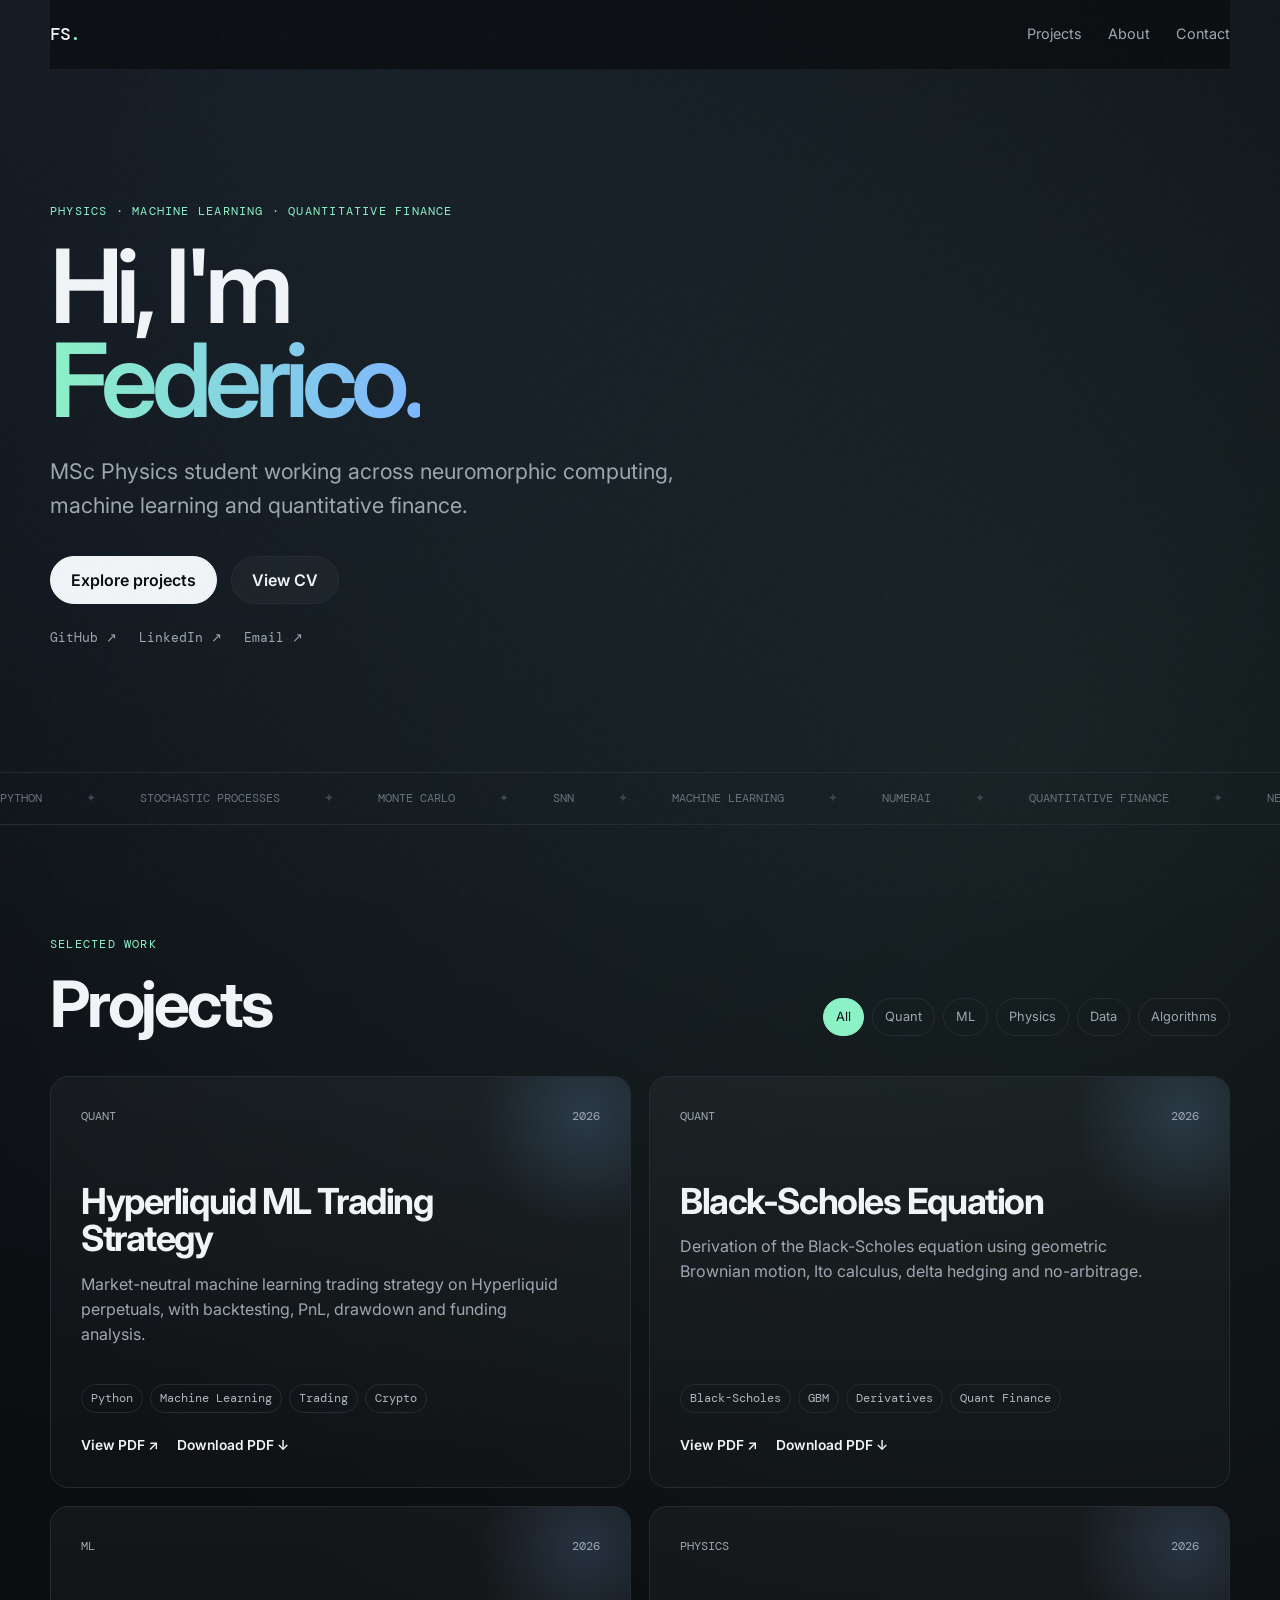
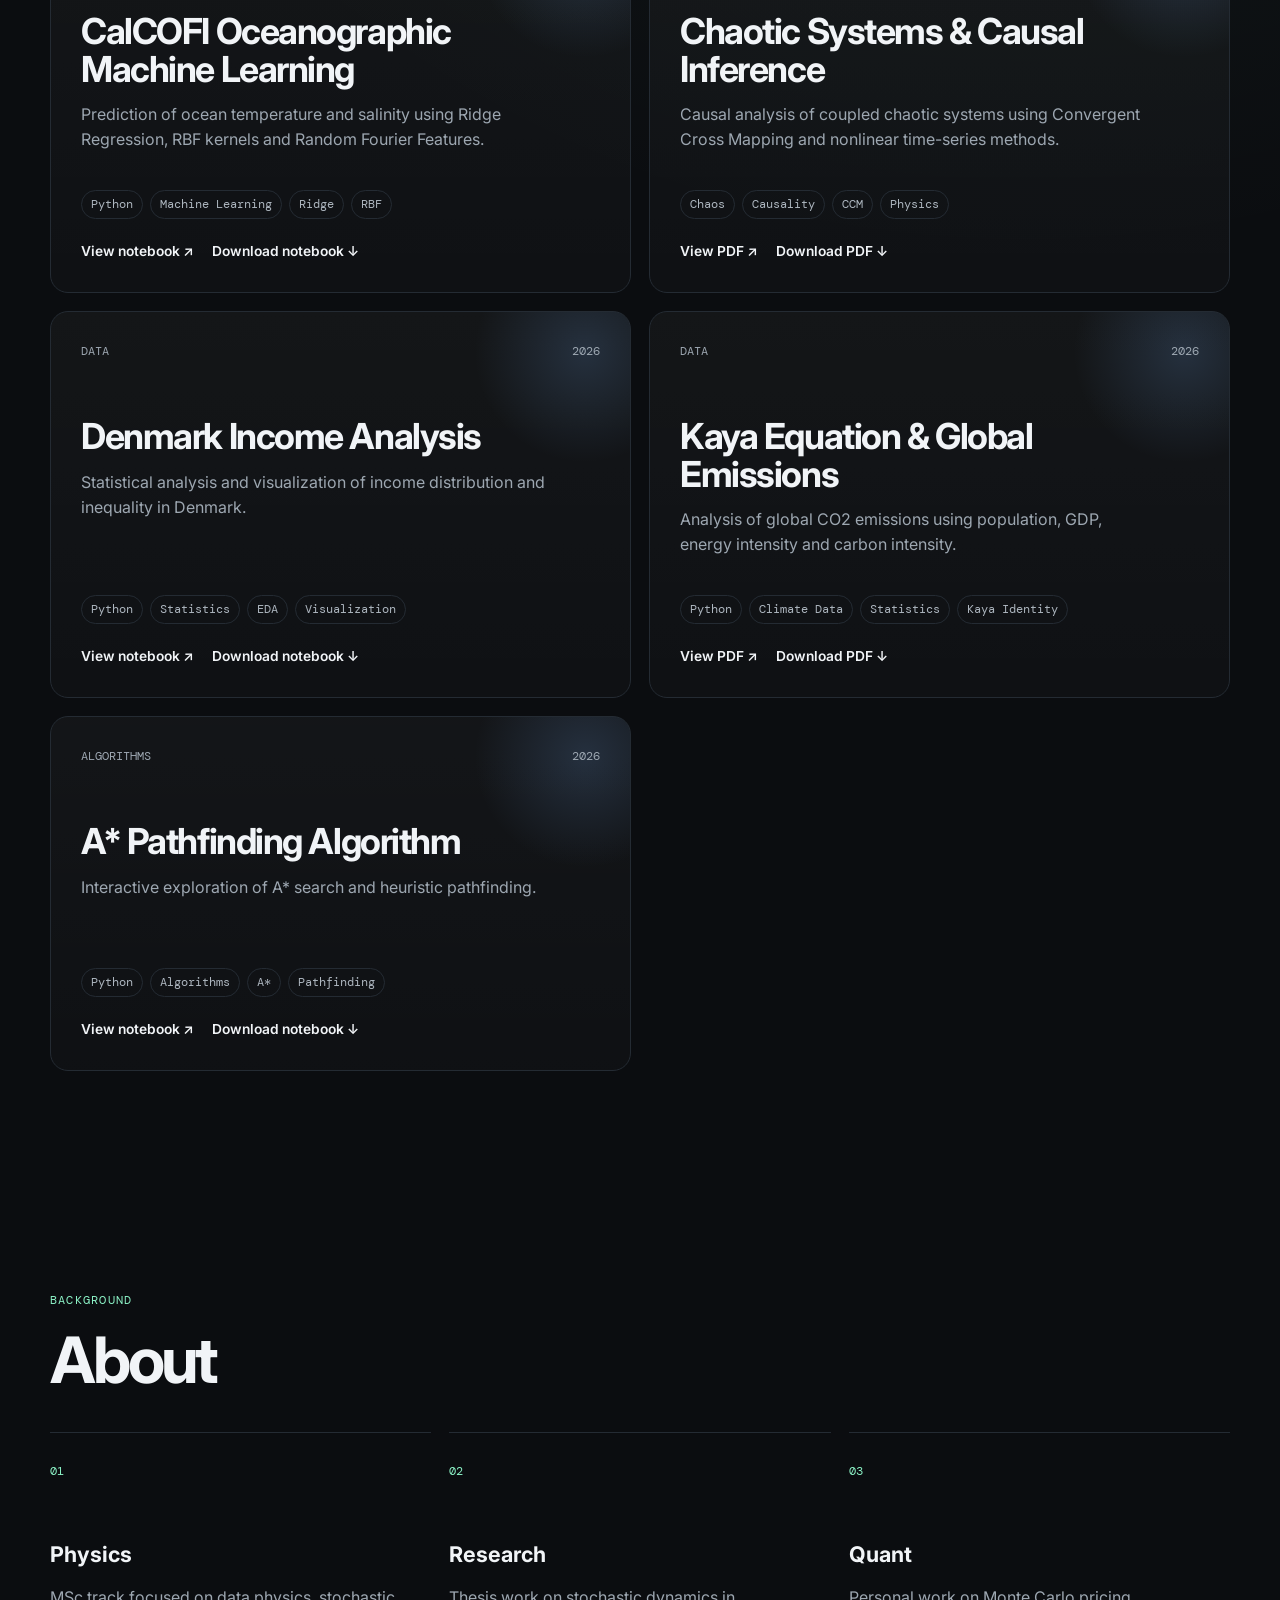
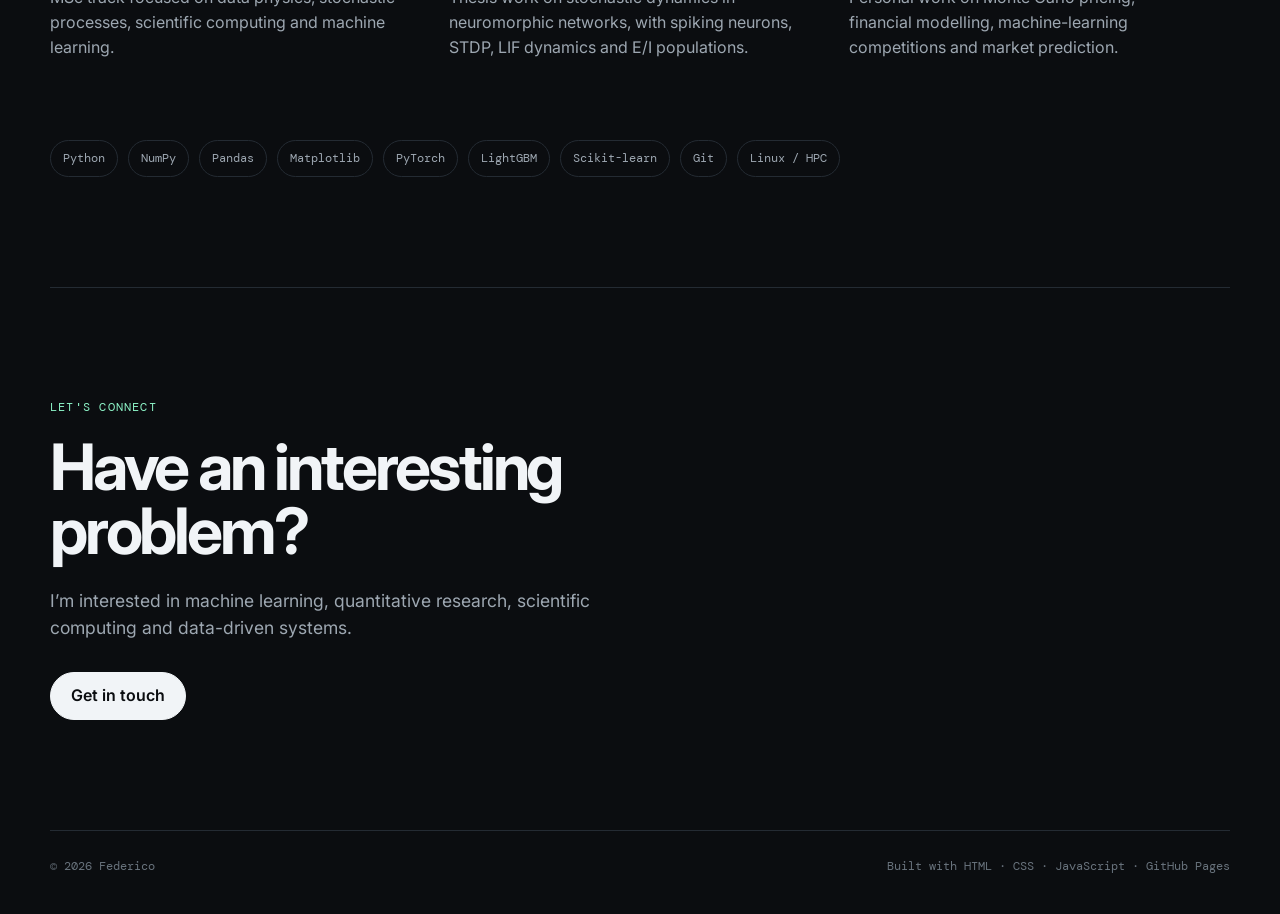
==== index.html @ b7983377 "Add files via upload" ====
<!DOCTYPE html>
<html lang="en">
<head>
  <meta charset="UTF-8" />
  <meta name="viewport" content="width=device-width, initial-scale=1.0" />
  <meta name="description" content="Federico — Physics, Machine Learning, Quantitative Finance and Neuromorphic Computing." />
  <title>Federico | Physics · ML · Quant</title>
  <link rel="preconnect" href="https://fonts.googleapis.com">
  <link rel="preconnect" href="https://fonts.gstatic.com" crossorigin>
  <link href="https://fonts.googleapis.com/css2?family=DM+Mono:wght@400;500&family=Inter:wght@400;500;600;700&display=swap" rel="stylesheet">
  <link rel="stylesheet" href="styles.css?v=20260909-card1" />
</head>

<body>
  <div class="noise"></div>

  <header class="site-header">
    <a class="brand" href="#top">FS<span class="accent">.</span></a>
    <nav class="nav">
      <a href="#projects">Projects</a>
      <a href="#about">About</a>
      <a href="#contact">Contact</a>
    </nav>
  </header>

  <main id="top">
    <section class="hero shell">
      <div class="eyebrow">PHYSICS · MACHINE LEARNING · QUANTITATIVE FINANCE</div>
      <h1>
        Hi, I'm
        <span class="gradient-text">Federico.</span>
      </h1>
      <p class="hero-copy">
        MSc Physics student working across neuromorphic computing,
        machine learning and quantitative finance.
      </p>

      <div class="hero-actions">
        <a class="button primary" href="#projects">Explore projects</a>
        <a class="button secondary" href="cv.pdf" target="_blank" rel="noreferrer">View CV</a>
      </div>

      <div class="hero-links">
        <a href="https://github.com/federicosanchini" target="_blank" rel="noreferrer">GitHub ↗</a>
        <a href="https://www.linkedin.com/in/federico-sanchini-ba5878307/" target="_blank" rel="noreferrer">LinkedIn ↗</a>
        <a href="mailto:fede.sanco@gmail.com">Email ↗</a>
      </div>
    </section>

    <section class="ticker" aria-hidden="true">
      <div class="ticker-track">
        <span>PYTHON</span><span>STOCHASTIC PROCESSES</span><span>MONTE CARLO</span>
        <span>SNN</span><span>MACHINE LEARNING</span><span>NUMERAI</span>
        <span>QUANTITATIVE FINANCE</span><span>NEUROMORPHIC COMPUTING</span>
        <span>PYTHON</span><span>STOCHASTIC PROCESSES</span><span>MONTE CARLO</span>
        <span>SNN</span><span>MACHINE LEARNING</span><span>NUMERAI</span>
      </div>
    </section>

    <section id="projects" class="section shell">
      <div class="section-head">
        <div>
          <div class="eyebrow">SELECTED WORK</div>
          <h2>Projects</h2>
        </div>

        <div id="filters" class="filters" aria-label="Project filters"></div>
      </div>

      <div id="projects-grid" class="projects-grid"></div>
    </section>

    <section id="about" class="section shell">
      <div class="section-head">
        <div>
          <div class="eyebrow">BACKGROUND</div>
          <h2>About</h2>
        </div>
      </div>

      <div class="about-grid">
        <div class="about-card">
          <span class="card-number">01</span>
          <h3>Physics</h3>
          <p>
            MSc track focused on data physics, stochastic processes,
            scientific computing and machine learning.
          </p>
        </div>

        <div class="about-card">
          <span class="card-number">02</span>
          <h3>Research</h3>
          <p>
            Thesis work on stochastic dynamics in neuromorphic networks,
            with spiking neurons, STDP, LIF dynamics and E/I populations.
          </p>
        </div>

        <div class="about-card">
          <span class="card-number">03</span>
          <h3>Quant</h3>
          <p>
            Personal work on Monte Carlo pricing, financial modelling,
            machine-learning competitions and market prediction.
          </p>
        </div>
      </div>

      <div class="stack">
        <span>Python</span>
        <span>NumPy</span>
        <span>Pandas</span>
        <span>Matplotlib</span>
        <span>PyTorch</span>
        <span>LightGBM</span>
        <span>Scikit-learn</span>
        <span>Git</span>
        <span>Linux / HPC</span>
      </div>
    </section>

    <section id="contact" class="section shell contact">
      <div class="eyebrow">LET'S CONNECT</div>
      <h2>Have an interesting problem?</h2>
      <p>
        I’m interested in machine learning, quantitative research,
        scientific computing and data-driven systems.
      </p>
      <a class="button primary" href="mailto:fede.sanco@gmail.com">Get in touch</a>
    </section>
  </main>

  <footer class="footer shell">
    <span>© <span id="year"></span> Federico</span>
    <span>Built with HTML · CSS · JavaScript · GitHub Pages</span>
  </footer>

  <div id="project-modal" class="modal" aria-hidden="true">
    <div class="modal-backdrop" data-close-modal></div>
    <article class="modal-panel" role="dialog" aria-modal="true" aria-labelledby="modal-title">
      <button class="modal-close" aria-label="Close project" data-close-modal>×</button>
      <div id="modal-content"></div>
    </article>
  </div>

  <script src="projects.js?v=20260909-files1"></script>
  <script src="app.js?v=20260909-card1"></script>
</body>
</html>
---- styles.css ----
:root {
  --bg: #0b0d10;
  --bg-soft: #11151a;
  --panel: #14191f;
  --text: #f1f4f7;
  --muted: #9da7b1;
  --line: #242b33;
  --accent: #8cf2c6;
  --accent-2: #7eb6ff;
  --radius: 18px;
  --shell: 1180px;
}

* { box-sizing: border-box; }

html { scroll-behavior: smooth; }

body {
  margin: 0;
  background:
    radial-gradient(circle at 20% 0%, rgba(126, 182, 255, 0.10), transparent 35%),
    radial-gradient(circle at 80% 18%, rgba(140, 242, 198, 0.08), transparent 32%),
    var(--bg);
  color: var(--text);
  font-family: "Inter", system-ui, -apple-system, BlinkMacSystemFont, "Segoe UI", sans-serif;
  line-height: 1.55;
}

body.modal-open { overflow: hidden; }

a { color: inherit; text-decoration: none; }

button, a { -webkit-tap-highlight-color: transparent; }

.shell {
  width: min(calc(100% - 40px), var(--shell));
  margin-inline: auto;
}

.noise {
  position: fixed;
  inset: 0;
  pointer-events: none;
  opacity: .03;
  background-image: url("data:image/svg+xml,%3Csvg viewBox='0 0 180 180' xmlns='http://www.w3.org/2000/svg'%3E%3Cfilter id='noise'%3E%3CfeTurbulence type='fractalNoise' baseFrequency='.9' numOctaves='3' stitchTiles='stitch'/%3E%3C/filter%3E%3Crect width='100%25' height='100%25' filter='url(%23noise)' opacity='.55'/%3E%3C/svg%3E");
  z-index: 20;
}

.site-header {
  position: sticky;
  top: 0;
  z-index: 10;
  width: min(calc(100% - 40px), var(--shell));
  margin: 0 auto;
  padding: 20px 0;
  display: flex;
  align-items: center;
  justify-content: space-between;
  background: rgba(11, 13, 16, .78);
  backdrop-filter: blur(16px);
  border-bottom: 1px solid rgba(255,255,255,.05);
}

.brand {
  font-family: "DM Mono", monospace;
  font-weight: 500;
  font-size: 1.15rem;
  letter-spacing: -0.03em;
}

.accent { color: var(--accent); }

.nav {
  display: flex;
  gap: 26px;
  font-size: .9rem;
  color: var(--muted);
}

.nav a:hover { color: var(--text); }

.hero {
  min-height: 78vh;
  padding: 100px 0 90px;
  display: flex;
  flex-direction: column;
  justify-content: center;
  align-items: flex-start;
}

.eyebrow {
  font-family: "DM Mono", monospace;
  font-size: .76rem;
  color: var(--accent);
  letter-spacing: .1em;
  margin-bottom: 18px;
}

h1, h2, h3, p { margin-top: 0; }

h1 {
  max-width: 900px;
  margin-bottom: 28px;
  font-size: clamp(3.3rem, 8vw, 7.7rem);
  line-height: .92;
  letter-spacing: -.065em;
  font-weight: 600;
}

.gradient-text {
  display: block;
  color: transparent;
  background: linear-gradient(95deg, var(--accent), var(--accent-2));
  background-clip: text;
  -webkit-background-clip: text;
}

.hero-copy {
  max-width: 660px;
  font-size: clamp(1.1rem, 2vw, 1.35rem);
  color: var(--muted);
  margin-bottom: 34px;
}

.hero-actions,
.hero-links {
  display: flex;
  gap: 14px;
  flex-wrap: wrap;
}

.hero-links {
  margin-top: 24px;
  gap: 22px;
  color: var(--muted);
  font-family: "DM Mono", monospace;
  font-size: .83rem;
}

.hero-links a:hover { color: var(--accent); }

.button {
  display: inline-flex;
  align-items: center;
  justify-content: center;
  min-height: 48px;
  padding: 0 20px;
  border-radius: 999px;
  border: 1px solid var(--line);
  font-weight: 600;
  transition: transform .18s ease, border-color .18s ease, background .18s ease;
}

.button:hover {
  transform: translateY(-2px);
  border-color: rgba(255,255,255,.24);
}

.button.primary {
  background: var(--text);
  color: var(--bg);
  border-color: var(--text);
}

.button.secondary { background: rgba(255,255,255,.03); }

.ticker {
  overflow: hidden;
  border-top: 1px solid var(--line);
  border-bottom: 1px solid var(--line);
  padding: 16px 0;
}

.ticker-track {
  display: flex;
  gap: 44px;
  width: max-content;
  animation: ticker 36s linear infinite;
  color: #66717c;
  font-family: "DM Mono", monospace;
  font-size: .78rem;
}

.ticker-track span::after {
  content: "✦";
  margin-left: 44px;
  color: #3d4650;
}

@keyframes ticker {
  from { transform: translateX(0); }
  to { transform: translateX(-50%); }
}

.section { padding: 110px 0; }

.section-head {
  display: flex;
  align-items: end;
  justify-content: space-between;
  gap: 28px;
  margin-bottom: 40px;
}

h2 {
  margin-bottom: 0;
  font-size: clamp(2.2rem, 5vw, 4.4rem);
  line-height: 1;
  letter-spacing: -.05em;
}

.filters {
  display: flex;
  flex-wrap: wrap;
  gap: 8px;
  justify-content: flex-end;
}

.filter-button {
  border: 1px solid var(--line);
  background: transparent;
  color: var(--muted);
  border-radius: 999px;
  padding: 8px 12px;
  cursor: pointer;
  font: inherit;
  font-size: .8rem;
}

.filter-button:hover,
.filter-button.active {
  color: var(--bg);
  background: var(--accent);
  border-color: var(--accent);
}

.projects-grid {
  display: grid;
  grid-template-columns: repeat(12, 1fr);
  gap: 18px;
}

.project-card {
  grid-column: span 6;
  min-height: 355px;
  position: relative;
  overflow: hidden;
  background: linear-gradient(180deg, rgba(255,255,255,.035), rgba(255,255,255,.016));
  border: 1px solid var(--line);
  border-radius: var(--radius);
  padding: 30px;
  display: flex;
  flex-direction: column;
  transition: transform .22s ease, border-color .22s ease;
}

.project-card:hover {
  transform: translateY(-4px);
  border-color: rgba(140, 242, 198, .38);
}

.project-card-open {
  position: absolute;
  inset: 0;
  z-index: 2;
  width: 100%;
  height: 100%;
  padding: 0;
  border: 0;
  border-radius: inherit;
  background: transparent;
  cursor: pointer;
}

.project-card-open:focus-visible {
  outline: 2px solid var(--accent);
  outline-offset: -4px;
}

.project-card::before {
  content: "";
  position: absolute;
  width: 230px;
  height: 230px;
  border-radius: 50%;
  background: radial-gradient(circle, rgba(126,182,255,.17), transparent 68%);
  right: -70px;
  top: -75px;
}

.project-topline {
  display: flex;
  justify-content: space-between;
  align-items: center;
  color: var(--muted);
  font-family: "DM Mono", monospace;
  font-size: .73rem;
  position: relative;
  z-index: 1;
}

.project-card h3 {
  position: relative;
  z-index: 1;
  margin: 58px 0 14px;
  max-width: 90%;
  font-size: clamp(1.45rem, 2.8vw, 2.25rem);
  line-height: 1.05;
  letter-spacing: -.04em;
}

.project-card p {
  position: relative;
  z-index: 1;
  color: var(--muted);
  max-width: 92%;
}

.tags {
  display: flex;
  flex-wrap: wrap;
  gap: 7px;
  margin-top: auto;
  padding-top: 22px;
  position: relative;
  z-index: 1;
}

.tag {
  border: 1px solid var(--line);
  border-radius: 999px;
  padding: 6px 9px;
  color: #aeb7c0;
  font: .72rem "DM Mono", monospace;
}

.project-actions {
  display: flex;
  gap: 18px;
  padding-top: 22px;
  position: relative;
  z-index: 3;
  font-size: .86rem;
  font-weight: 600;
}

.project-actions button,
.project-actions a {
  background: none;
  border: 0;
  padding: 0;
  color: var(--text);
  cursor: pointer;
  font: inherit;
}

.project-actions button:hover,
.project-actions a:hover { color: var(--accent); }

.about-grid {
  display: grid;
  grid-template-columns: repeat(3, 1fr);
  gap: 18px;
}

.about-card {
  border-top: 1px solid var(--line);
  padding: 24px 0 20px;
}

.card-number {
  font: .75rem "DM Mono", monospace;
  color: var(--accent);
}

.about-card h3 {
  margin: 56px 0 14px;
  font-size: 1.35rem;
}

.about-card p {
  color: var(--muted);
  max-width: 92%;
}

.stack {
  display: flex;
  gap: 10px;
  flex-wrap: wrap;
  margin-top: 44px;
}

.stack span {
  border: 1px solid var(--line);
  border-radius: 999px;
  padding: 8px 12px;
  color: var(--muted);
  font-family: "DM Mono", monospace;
  font-size: .78rem;
}

.contact {
  border-top: 1px solid var(--line);
  border-bottom: 1px solid var(--line);
}

.contact h2 {
  max-width: 760px;
  margin-bottom: 24px;
}

.contact p {
  max-width: 620px;
  color: var(--muted);
  font-size: 1.1rem;
  margin-bottom: 30px;
}

.footer {
  padding: 28px 0 40px;
  display: flex;
  justify-content: space-between;
  gap: 20px;
  color: #69737d;
  font: .72rem "DM Mono", monospace;
}

.modal {
  position: fixed;
  inset: 0;
  z-index: 50;
  display: none;
}

.modal.open { display: block; }

.modal-backdrop {
  position: absolute;
  inset: 0;
  background: rgba(0,0,0,.72);
  backdrop-filter: blur(10px);
}

.modal-panel {
  position: absolute;
  width: min(calc(100% - 30px), 780px);
  max-height: calc(100vh - 40px);
  overflow-y: auto;
  left: 50%;
  top: 50%;
  transform: translate(-50%, -50%);
  background: #101419;
  border: 1px solid #2b333c;
  border-radius: 22px;
  padding: 42px;
  box-shadow: 0 30px 100px rgba(0,0,0,.45);
}

.modal-close {
  position: absolute;
  top: 17px;
  right: 20px;
  border: 0;
  background: transparent;
  color: var(--muted);
  font-size: 2rem;
  cursor: pointer;
}

.modal-kicker {
  font: .75rem "DM Mono", monospace;
  color: var(--accent);
  letter-spacing: .08em;
  margin-bottom: 14px;
}

.modal-panel h3 {
  font-size: clamp(2rem, 5vw, 3.2rem);
  line-height: 1;
  letter-spacing: -.05em;
  margin-bottom: 22px;
}

.modal-description {
  color: var(--muted);
  font-size: 1.02rem;
}

.modal-points {
  margin: 28px 0;
  padding-left: 20px;
  color: #c7ced5;
}

.modal-points li { margin-bottom: 8px; }

.modal-links {
  display: flex;
  flex-wrap: wrap;
  gap: 10px;
  margin-top: 28px;
}

.modal-links a {
  border: 1px solid var(--line);
  border-radius: 999px;
  padding: 10px 14px;
}

.modal-links a:hover {
  border-color: var(--accent);
  color: var(--accent);
}

@media (max-width: 760px) {
  .nav { display: none; }
  .hero { padding-top: 72px; min-height: 72vh; }
  h1 { font-size: clamp(3.25rem, 18vw, 5.6rem); }
  .section { padding: 78px 0; }
  .section-head { align-items: flex-start; flex-direction: column; }
  .filters { justify-content: flex-start; }
  .project-card { grid-column: span 12; min-height: 320px; }
  .about-grid { grid-template-columns: 1fr; }
  .footer { flex-direction: column; }
  .modal-panel { padding: 34px 24px 28px; }
}

/* Project document actions */
.project-actions, .file-actions { flex-wrap: wrap; }
.project-actions { row-gap: 14px; }
.project-files { margin-top: 28px; }
.project-file { border-top: 1px solid var(--line); padding-top: 20px; margin-top: 20px; }
.project-file h4 { margin: 0 0 12px; font-size: 1rem; }
.file-actions { display: flex; gap: 12px; }
.file-actions a { border: 1px solid var(--line); border-radius: 999px; padding: 10px 14px; font-size: .9rem; }
.file-actions a:hover { color: var(--accent); border-color: var(--accent); }
a:focus-visible, button:focus-visible { outline: 2px solid var(--accent); outline-offset: 5px; }
@media (prefers-reduced-motion: reduce) {
  html { scroll-behavior: auto; }
  .ticker-track { animation: none; }
  .project-card, .button { transition: none; }
}
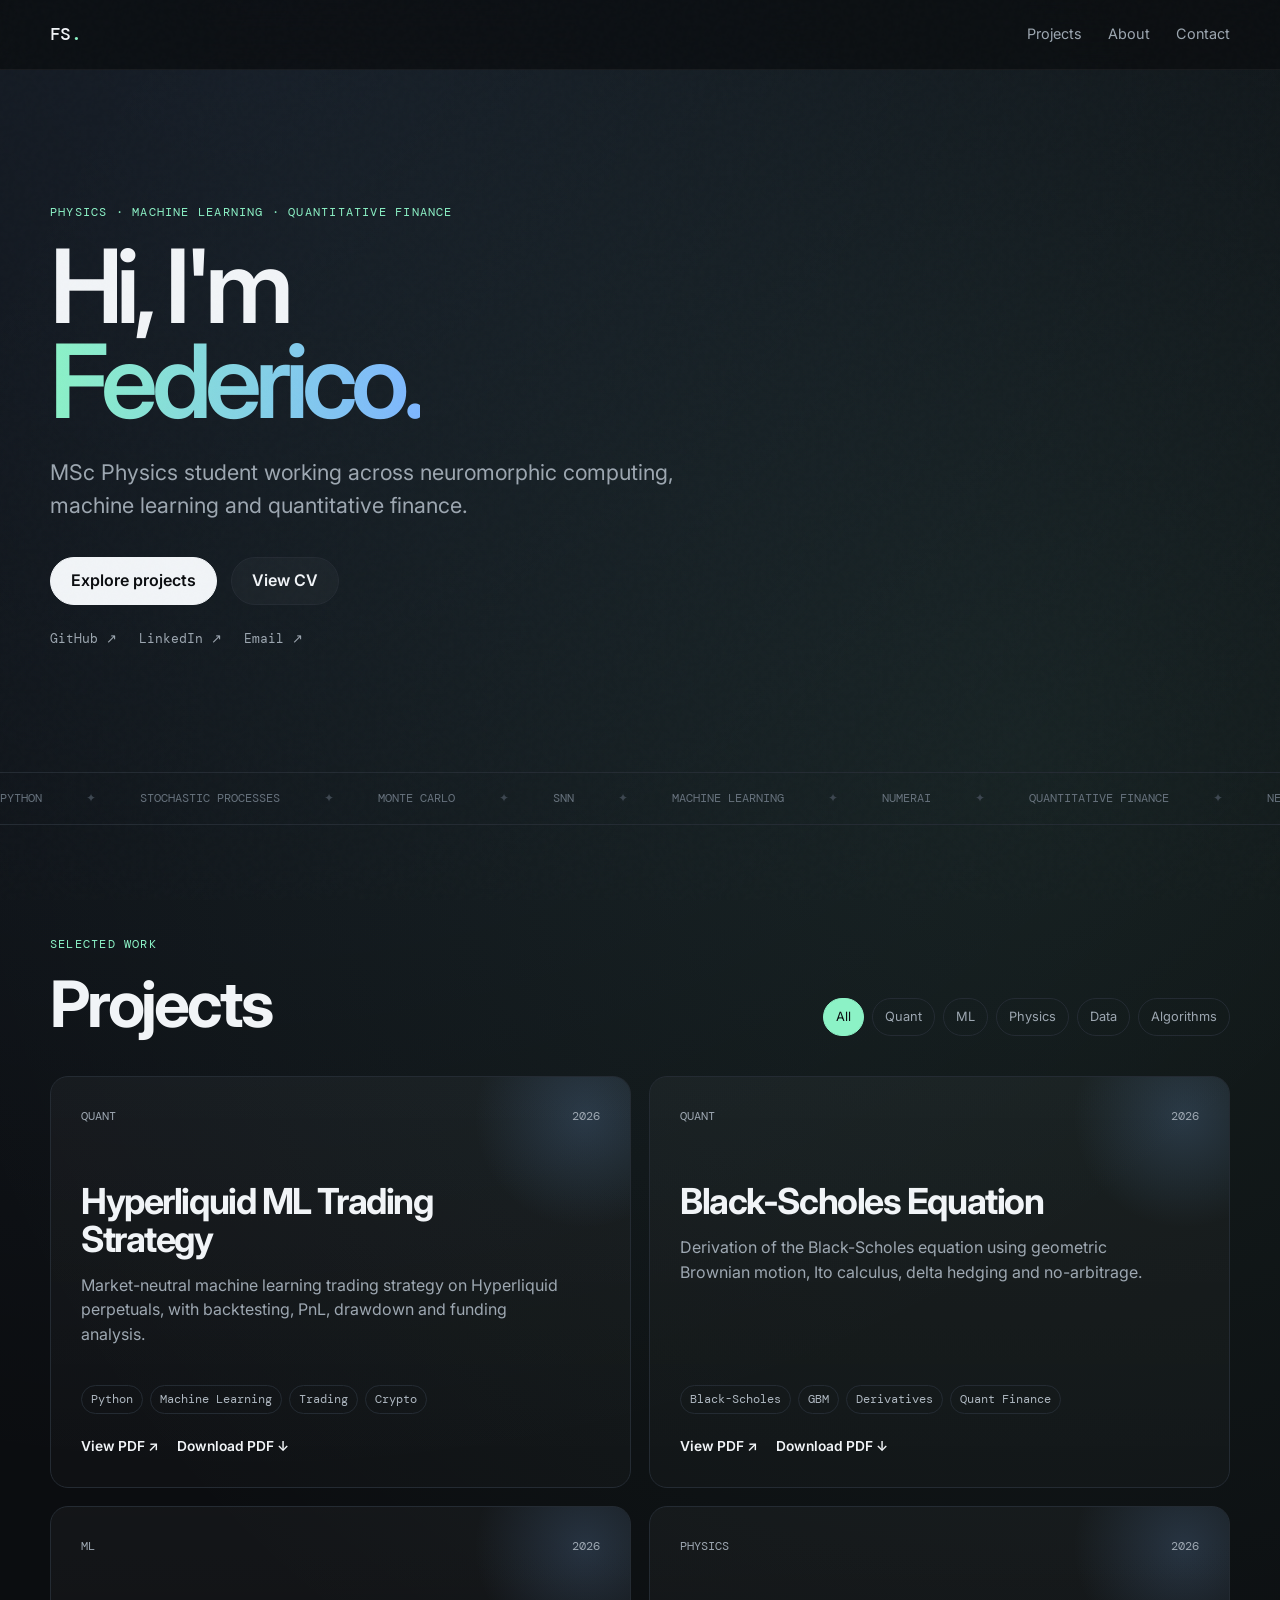
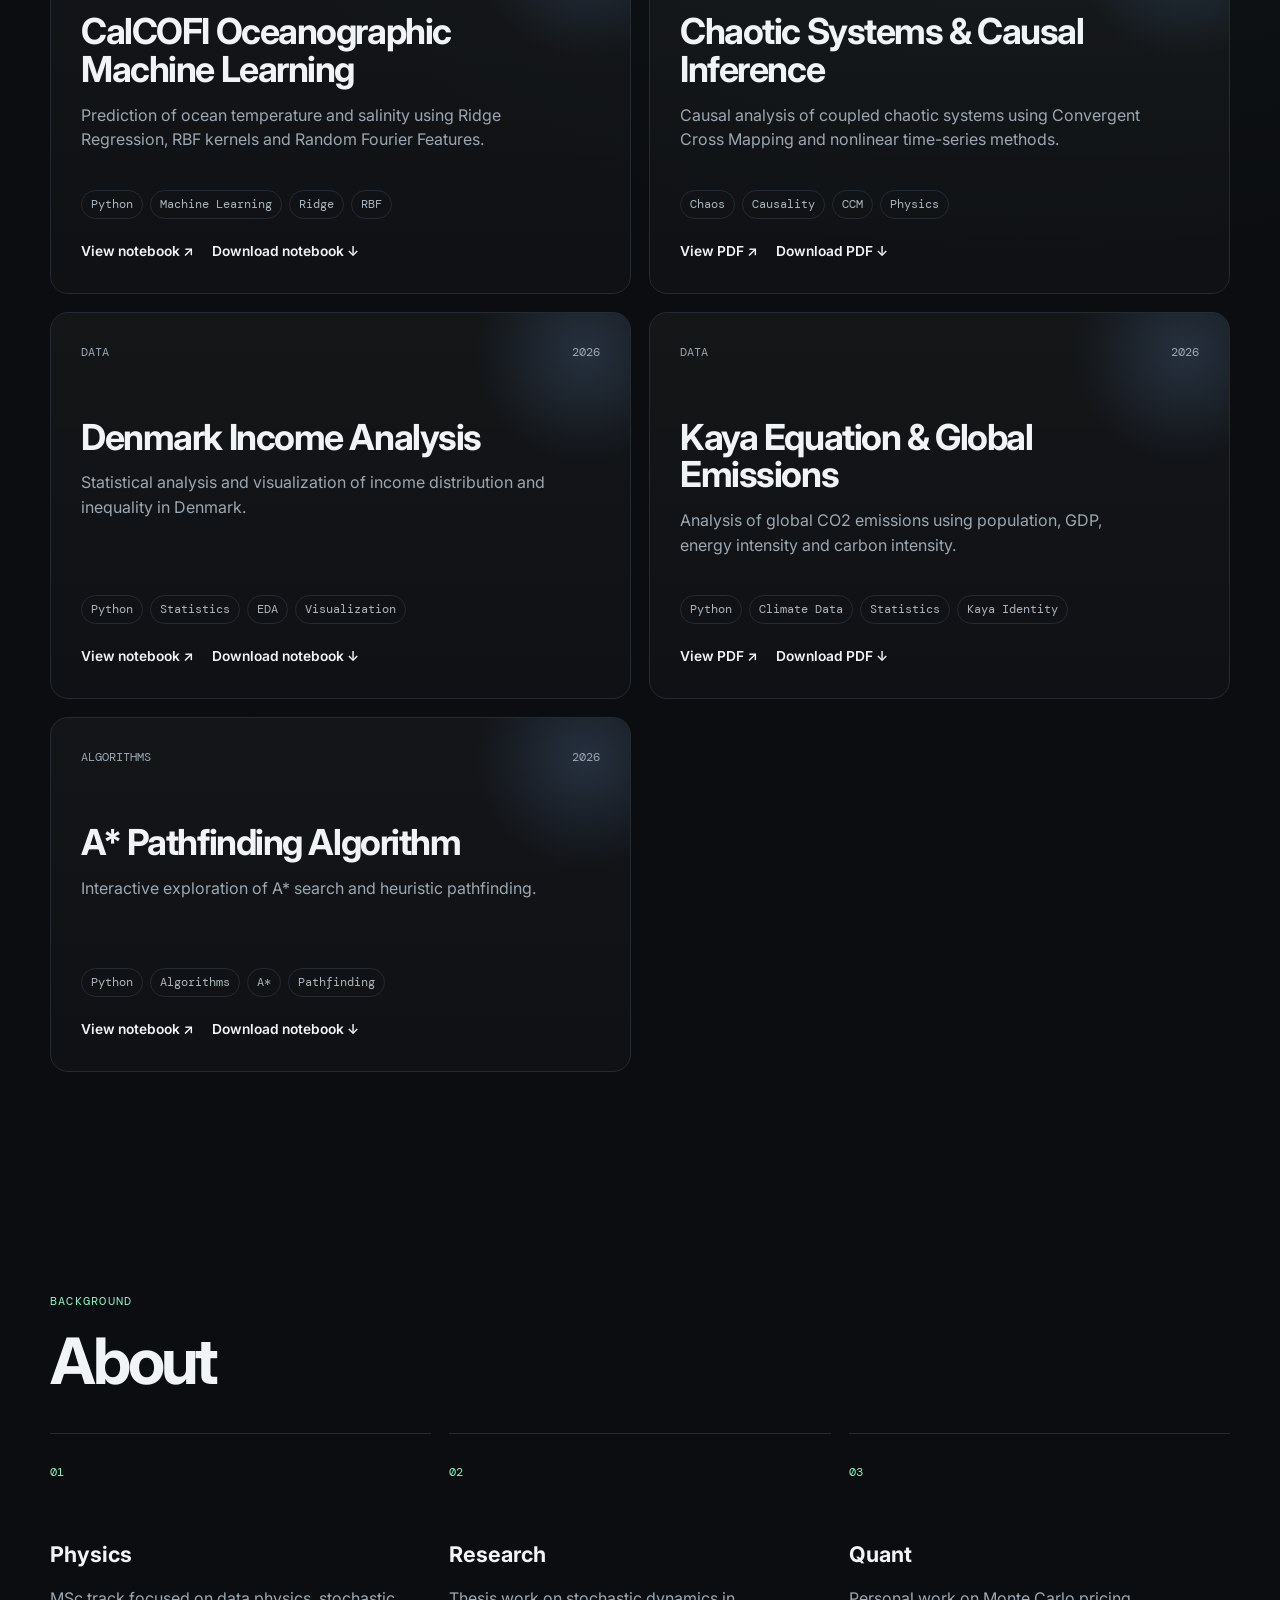
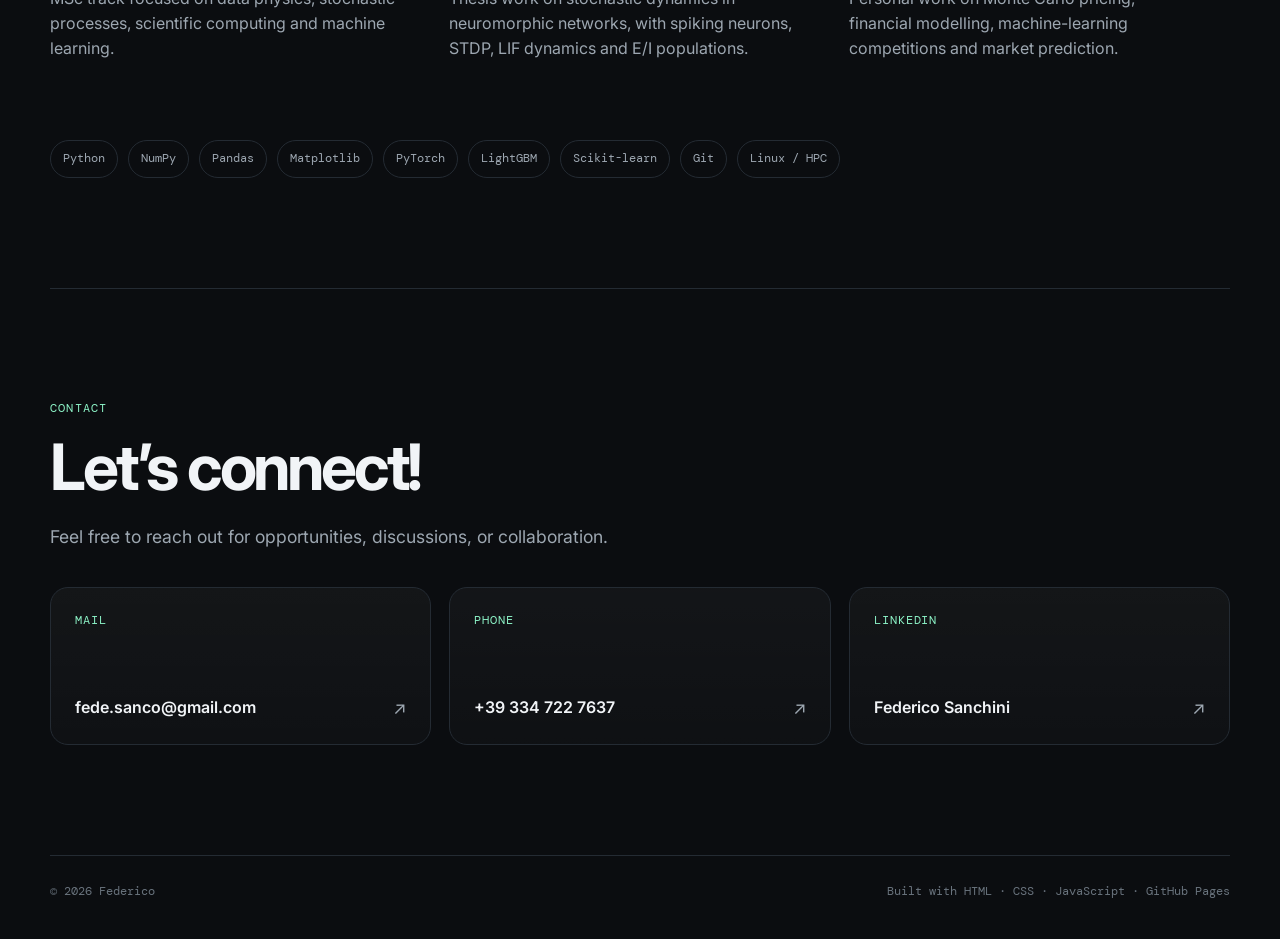
==== commit c2b33f90: "Add files via upload" ====
--- a/index.html
+++ b/index.html
@@ -4,23 +4,25 @@
   <meta charset="UTF-8" />
   <meta name="viewport" content="width=device-width, initial-scale=1.0" />
   <meta name="description" content="Federico — Physics, Machine Learning, Quantitative Finance and Neuromorphic Computing." />
-  <title>Federico | Physics · ML · Quant</title>
+  <title>Federico Sanchini | Physics · ML · Quant</title>
   <link rel="preconnect" href="https://fonts.googleapis.com">
   <link rel="preconnect" href="https://fonts.gstatic.com" crossorigin>
   <link href="https://fonts.googleapis.com/css2?family=DM+Mono:wght@400;500&family=Inter:wght@400;500;600;700&display=swap" rel="stylesheet">
-  <link rel="stylesheet" href="styles.css?v=20260909-card1" />
+  <link rel="stylesheet" href="styles.css?v=20260909-contact1" />
 </head>
 
 <body>
   <div class="noise"></div>
 
   <header class="site-header">
-    <a class="brand" href="#top">FS<span class="accent">.</span></a>
-    <nav class="nav">
-      <a href="#projects">Projects</a>
-      <a href="#about">About</a>
-      <a href="#contact">Contact</a>
-    </nav>
+    <div class="header-inner shell">
+      <a class="brand" href="#top">FS<span class="accent">.</span></a>
+      <nav class="nav">
+        <a href="#projects">Projects</a>
+        <a href="#about">About</a>
+        <a href="#contact">Contact</a>
+      </nav>
+    </div>
   </header>
 
   <main id="top">
@@ -121,13 +123,36 @@
     </section>
 
     <section id="contact" class="section shell contact">
-      <div class="eyebrow">LET'S CONNECT</div>
-      <h2>Have an interesting problem?</h2>
+      <div class="eyebrow">CONTACT</div>
+      <h2>Let’s connect!</h2>
       <p>
-        I’m interested in machine learning, quantitative research,
-        scientific computing and data-driven systems.
+        Feel free to reach out for opportunities, discussions, or collaboration.
       </p>
-      <a class="button primary" href="mailto:fede.sanco@gmail.com">Get in touch</a>
+
+      <div class="contact-grid">
+        <a class="contact-card" href="mailto:fede.sanco@gmail.com">
+          <span class="contact-label">Mail</span>
+          <span class="contact-value">fede.sanco@gmail.com</span>
+          <span class="contact-arrow" aria-hidden="true">↗</span>
+        </a>
+
+        <a class="contact-card" href="tel:+393347227637">
+          <span class="contact-label">Phone</span>
+          <span class="contact-value">+39 334 722 7637</span>
+          <span class="contact-arrow" aria-hidden="true">↗</span>
+        </a>
+
+        <a
+          class="contact-card"
+          href="https://www.linkedin.com/in/federico-sanchini-ba5878307/"
+          target="_blank"
+          rel="noopener noreferrer"
+        >
+          <span class="contact-label">LinkedIn</span>
+          <span class="contact-value">Federico Sanchini</span>
+          <span class="contact-arrow" aria-hidden="true">↗</span>
+        </a>
+      </div>
     </section>
   </main>
 
--- a/styles.css
+++ b/styles.css
@@ -50,15 +50,17 @@
   position: sticky;
   top: 0;
   z-index: 10;
-  width: min(calc(100% - 40px), var(--shell));
-  margin: 0 auto;
-  padding: 20px 0;
-  display: flex;
-  align-items: center;
-  justify-content: space-between;
+  width: 100%;
   background: rgba(11, 13, 16, .78);
   backdrop-filter: blur(16px);
   border-bottom: 1px solid rgba(255,255,255,.05);
+}
+
+.header-inner {
+  min-height: 69px;
+  display: flex;
+  align-items: center;
+  justify-content: space-between;
 }
 
 .brand {
@@ -413,7 +415,55 @@
   max-width: 620px;
   color: var(--muted);
   font-size: 1.1rem;
-  margin-bottom: 30px;
+  margin-bottom: 36px;
+}
+
+.contact-grid {
+  display: grid;
+  grid-template-columns: repeat(3, minmax(0, 1fr));
+  gap: 18px;
+}
+
+.contact-card {
+  min-height: 158px;
+  position: relative;
+  display: flex;
+  flex-direction: column;
+  justify-content: space-between;
+  gap: 28px;
+  padding: 24px;
+  overflow: hidden;
+  border: 1px solid var(--line);
+  border-radius: var(--radius);
+  background: linear-gradient(180deg, rgba(255,255,255,.035), rgba(255,255,255,.016));
+  transition: transform .22s ease, border-color .22s ease;
+}
+
+.contact-card:hover {
+  transform: translateY(-4px);
+  border-color: rgba(140, 242, 198, .38);
+}
+
+.contact-label {
+  color: var(--accent);
+  font: .76rem "DM Mono", monospace;
+  letter-spacing: .08em;
+  text-transform: uppercase;
+}
+
+.contact-value {
+  max-width: calc(100% - 32px);
+  font-size: 1rem;
+  font-weight: 600;
+  overflow-wrap: anywhere;
+}
+
+.contact-arrow {
+  position: absolute;
+  right: 24px;
+  bottom: 22px;
+  color: var(--muted);
+  font-size: 1.1rem;
 }
 
 .footer {
@@ -521,6 +571,7 @@
   .filters { justify-content: flex-start; }
   .project-card { grid-column: span 12; min-height: 320px; }
   .about-grid { grid-template-columns: 1fr; }
+  .contact-grid { grid-template-columns: 1fr; }
   .footer { flex-direction: column; }
   .modal-panel { padding: 34px 24px 28px; }
 }
@@ -538,5 +589,5 @@
 @media (prefers-reduced-motion: reduce) {
   html { scroll-behavior: auto; }
   .ticker-track { animation: none; }
-  .project-card, .button { transition: none; }
-}
+  .project-card, .contact-card, .button { transition: none; }
+}
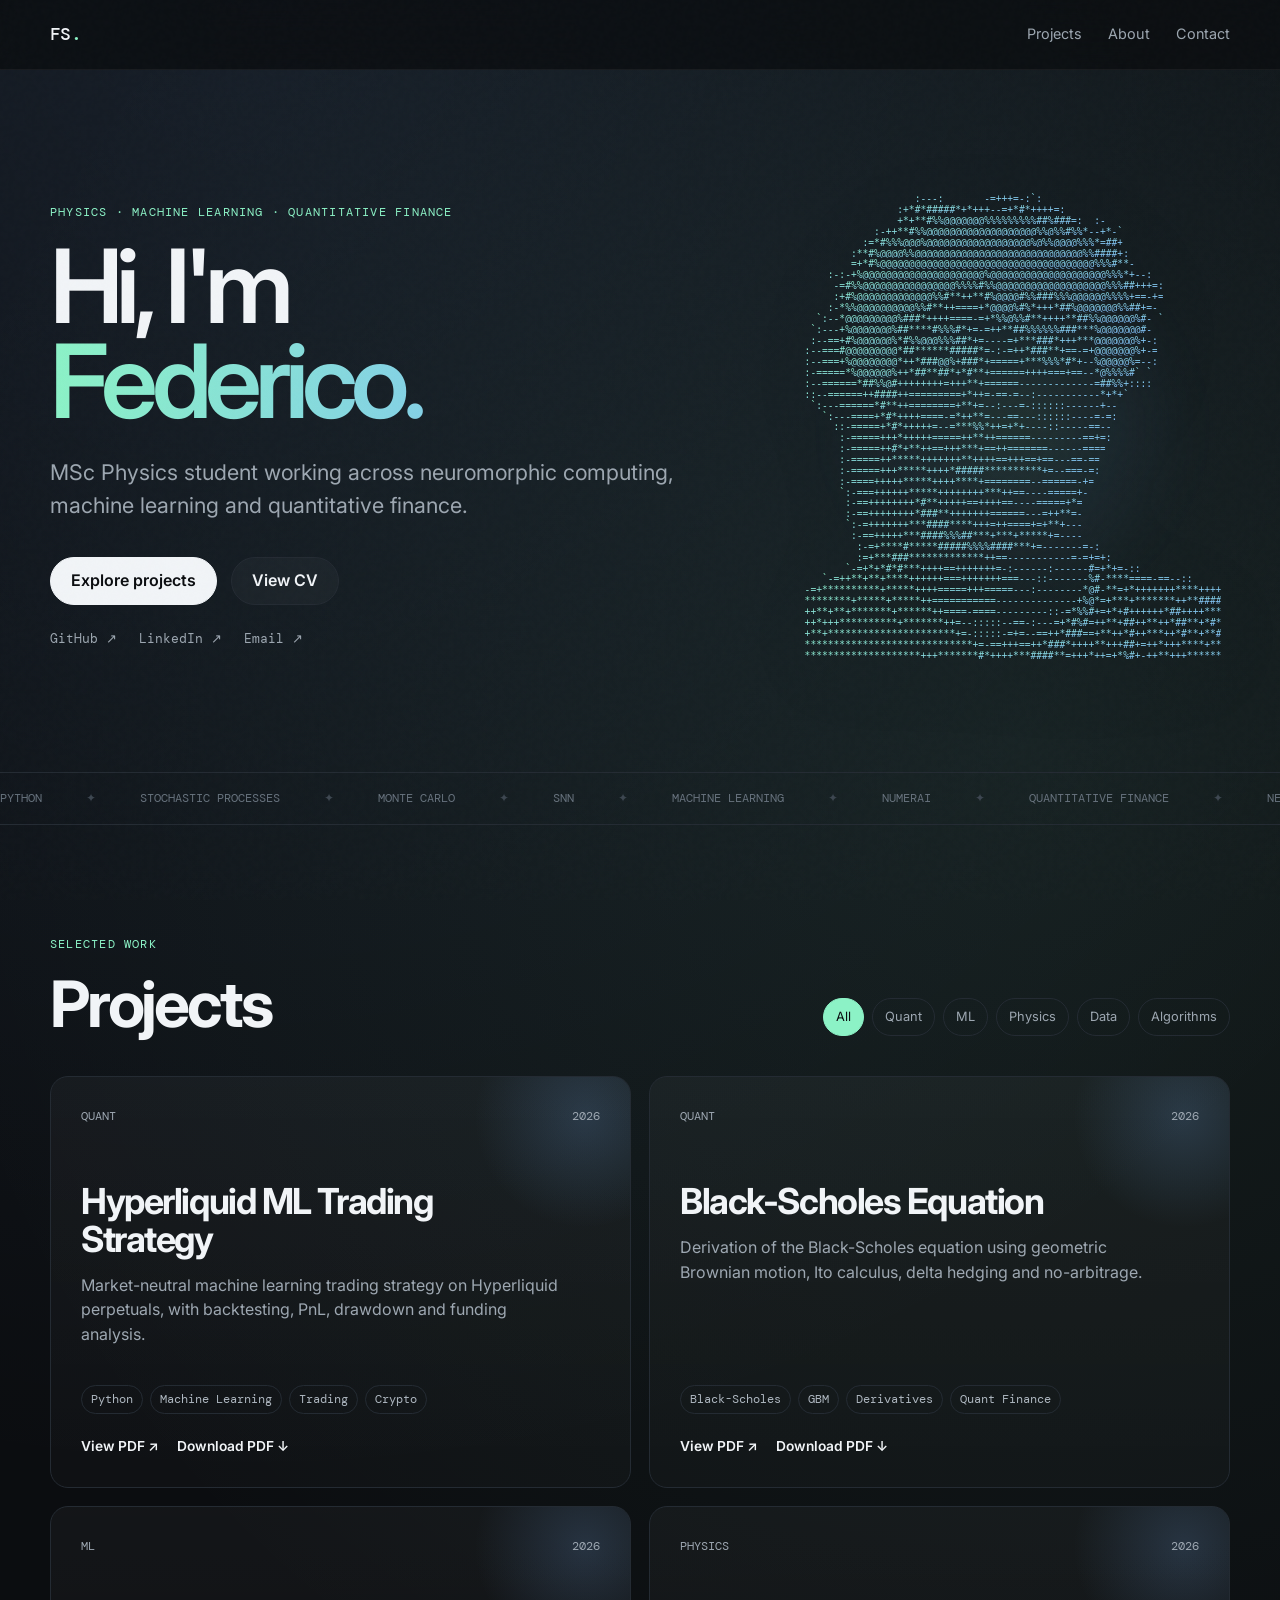
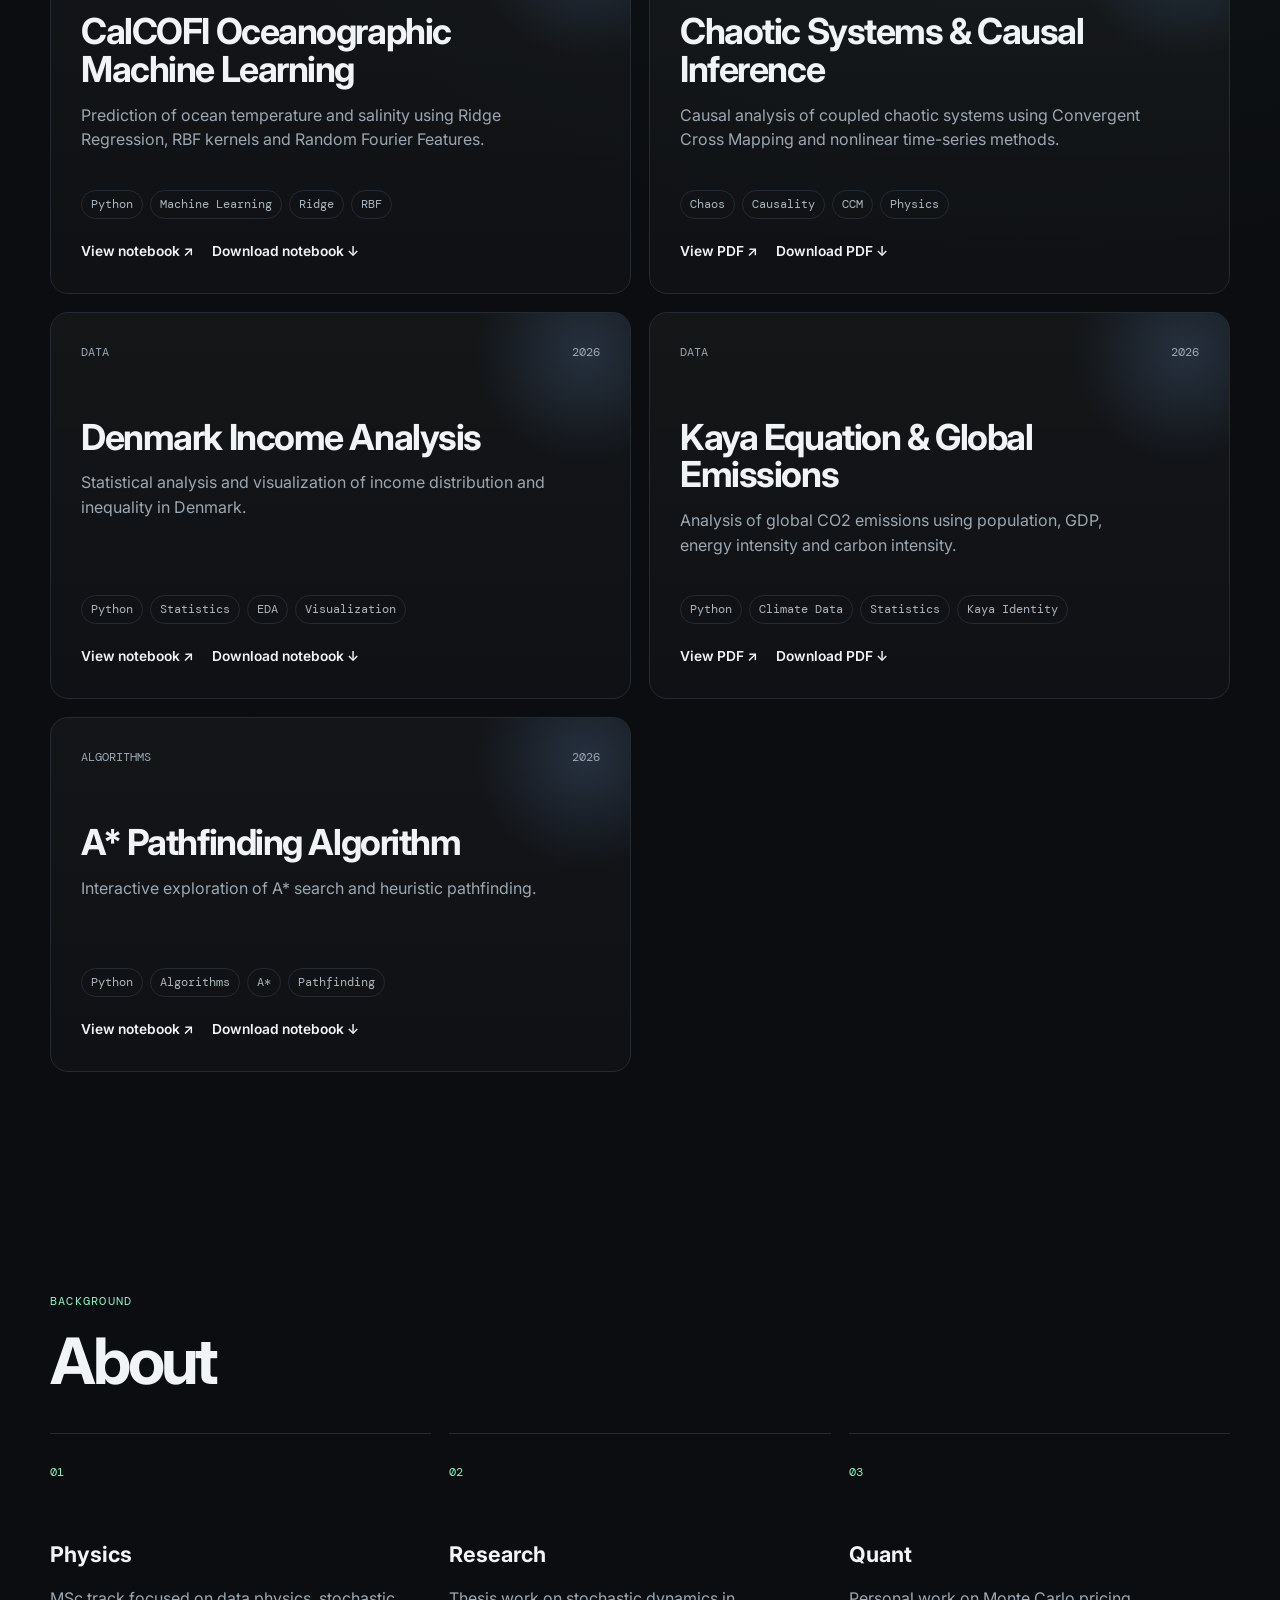
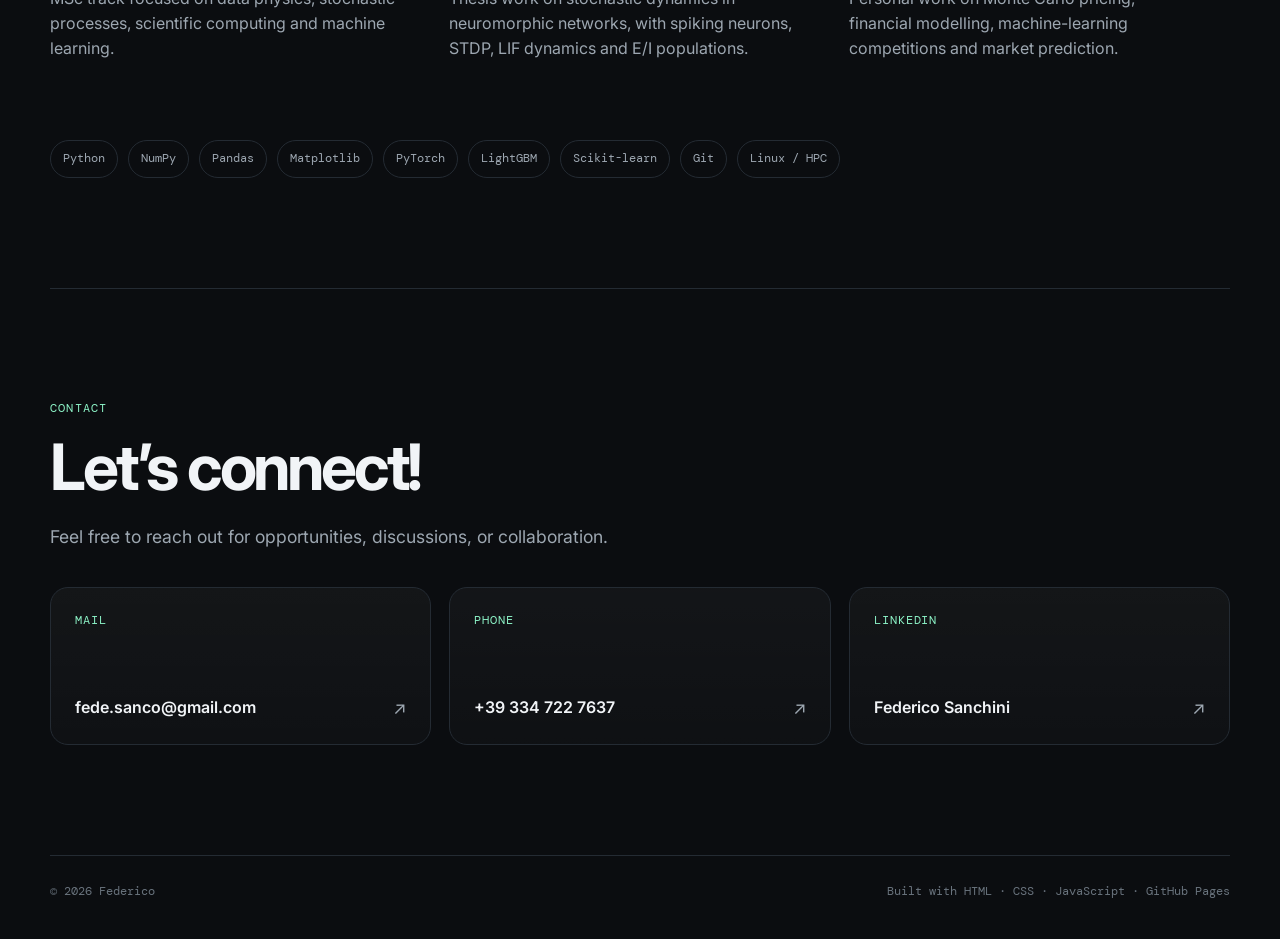
==== commit 84d5f754: "Add files via upload" ====
--- a/index.html
+++ b/index.html
@@ -8,7 +8,7 @@
   <link rel="preconnect" href="https://fonts.googleapis.com">
   <link rel="preconnect" href="https://fonts.gstatic.com" crossorigin>
   <link href="https://fonts.googleapis.com/css2?family=DM+Mono:wght@400;500&family=Inter:wght@400;500;600;700&display=swap" rel="stylesheet">
-  <link rel="stylesheet" href="styles.css?v=20260909-contact1" />
+  <link rel="stylesheet" href="styles.css?v=20260909-portrait1" />
 </head>
 
 <body>
@@ -27,26 +27,37 @@
 
   <main id="top">
     <section class="hero shell">
-      <div class="eyebrow">PHYSICS · MACHINE LEARNING · QUANTITATIVE FINANCE</div>
-      <h1>
-        Hi, I'm
-        <span class="gradient-text">Federico.</span>
-      </h1>
-      <p class="hero-copy">
-        MSc Physics student working across neuromorphic computing,
-        machine learning and quantitative finance.
-      </p>
+      <div class="hero-content">
+        <div class="eyebrow">PHYSICS · MACHINE LEARNING · QUANTITATIVE FINANCE</div>
+        <h1>
+          Hi, I'm
+          <span class="gradient-text">Federico.</span>
+        </h1>
+        <p class="hero-copy">
+          MSc Physics student working across neuromorphic computing,
+          machine learning and quantitative finance.
+        </p>
 
-      <div class="hero-actions">
-        <a class="button primary" href="#projects">Explore projects</a>
-        <a class="button secondary" href="cv.pdf" target="_blank" rel="noreferrer">View CV</a>
+        <div class="hero-actions">
+          <a class="button primary" href="#projects">Explore projects</a>
+          <a class="button secondary" href="cv.pdf" target="_blank" rel="noreferrer">View CV</a>
+        </div>
+
+        <div class="hero-links">
+          <a href="https://github.com/federicosanchini" target="_blank" rel="noreferrer">GitHub ↗</a>
+          <a href="https://www.linkedin.com/in/federico-sanchini-ba5878307/" target="_blank" rel="noreferrer">LinkedIn ↗</a>
+          <a href="mailto:fede.sanco@gmail.com">Email ↗</a>
+        </div>
       </div>
 
-      <div class="hero-links">
-        <a href="https://github.com/federicosanchini" target="_blank" rel="noreferrer">GitHub ↗</a>
-        <a href="https://www.linkedin.com/in/federico-sanchini-ba5878307/" target="_blank" rel="noreferrer">LinkedIn ↗</a>
-        <a href="mailto:fede.sanco@gmail.com">Email ↗</a>
-      </div>
+      <figure class="hero-portrait">
+        <img
+          src="assets/images/federico-ascii.svg"
+          alt="ASCII portrait of Federico Sanchini"
+          width="542"
+          height="604"
+        />
+      </figure>
     </section>
 
     <section class="ticker" aria-hidden="true">
--- a/styles.css
+++ b/styles.css
@@ -84,10 +84,41 @@
 .hero {
   min-height: 78vh;
   padding: 100px 0 90px;
-  display: flex;
-  flex-direction: column;
-  justify-content: center;
-  align-items: flex-start;
+  display: grid;
+  grid-template-columns: minmax(0, 1.22fr) minmax(300px, .78fr);
+  align-items: center;
+  gap: clamp(30px, 5vw, 76px);
+}
+
+.hero-content {
+  position: relative;
+  z-index: 1;
+}
+
+.hero-portrait {
+  width: 100%;
+  max-width: 470px;
+  margin: 0;
+  position: relative;
+  justify-self: end;
+  user-select: none;
+}
+
+.hero-portrait::before {
+  content: "";
+  position: absolute;
+  inset: 15% 8%;
+  border-radius: 50%;
+  background: radial-gradient(circle, rgba(140, 242, 198, .10), rgba(126, 182, 255, .05) 45%, transparent 72%);
+  filter: blur(24px);
+}
+
+.hero-portrait img {
+  width: 100%;
+  height: auto;
+  position: relative;
+  display: block;
+  filter: drop-shadow(0 18px 42px rgba(0, 0, 0, .24));
 }
 
 .eyebrow {
@@ -564,7 +595,16 @@
 
 @media (max-width: 760px) {
   .nav { display: none; }
-  .hero { padding-top: 72px; min-height: 72vh; }
+  .hero {
+    min-height: auto;
+    padding-top: 72px;
+    grid-template-columns: 1fr;
+    gap: 46px;
+  }
+  .hero-portrait {
+    width: min(100%, 390px);
+    justify-self: center;
+  }
   h1 { font-size: clamp(3.25rem, 18vw, 5.6rem); }
   .section { padding: 78px 0; }
   .section-head { align-items: flex-start; flex-direction: column; }
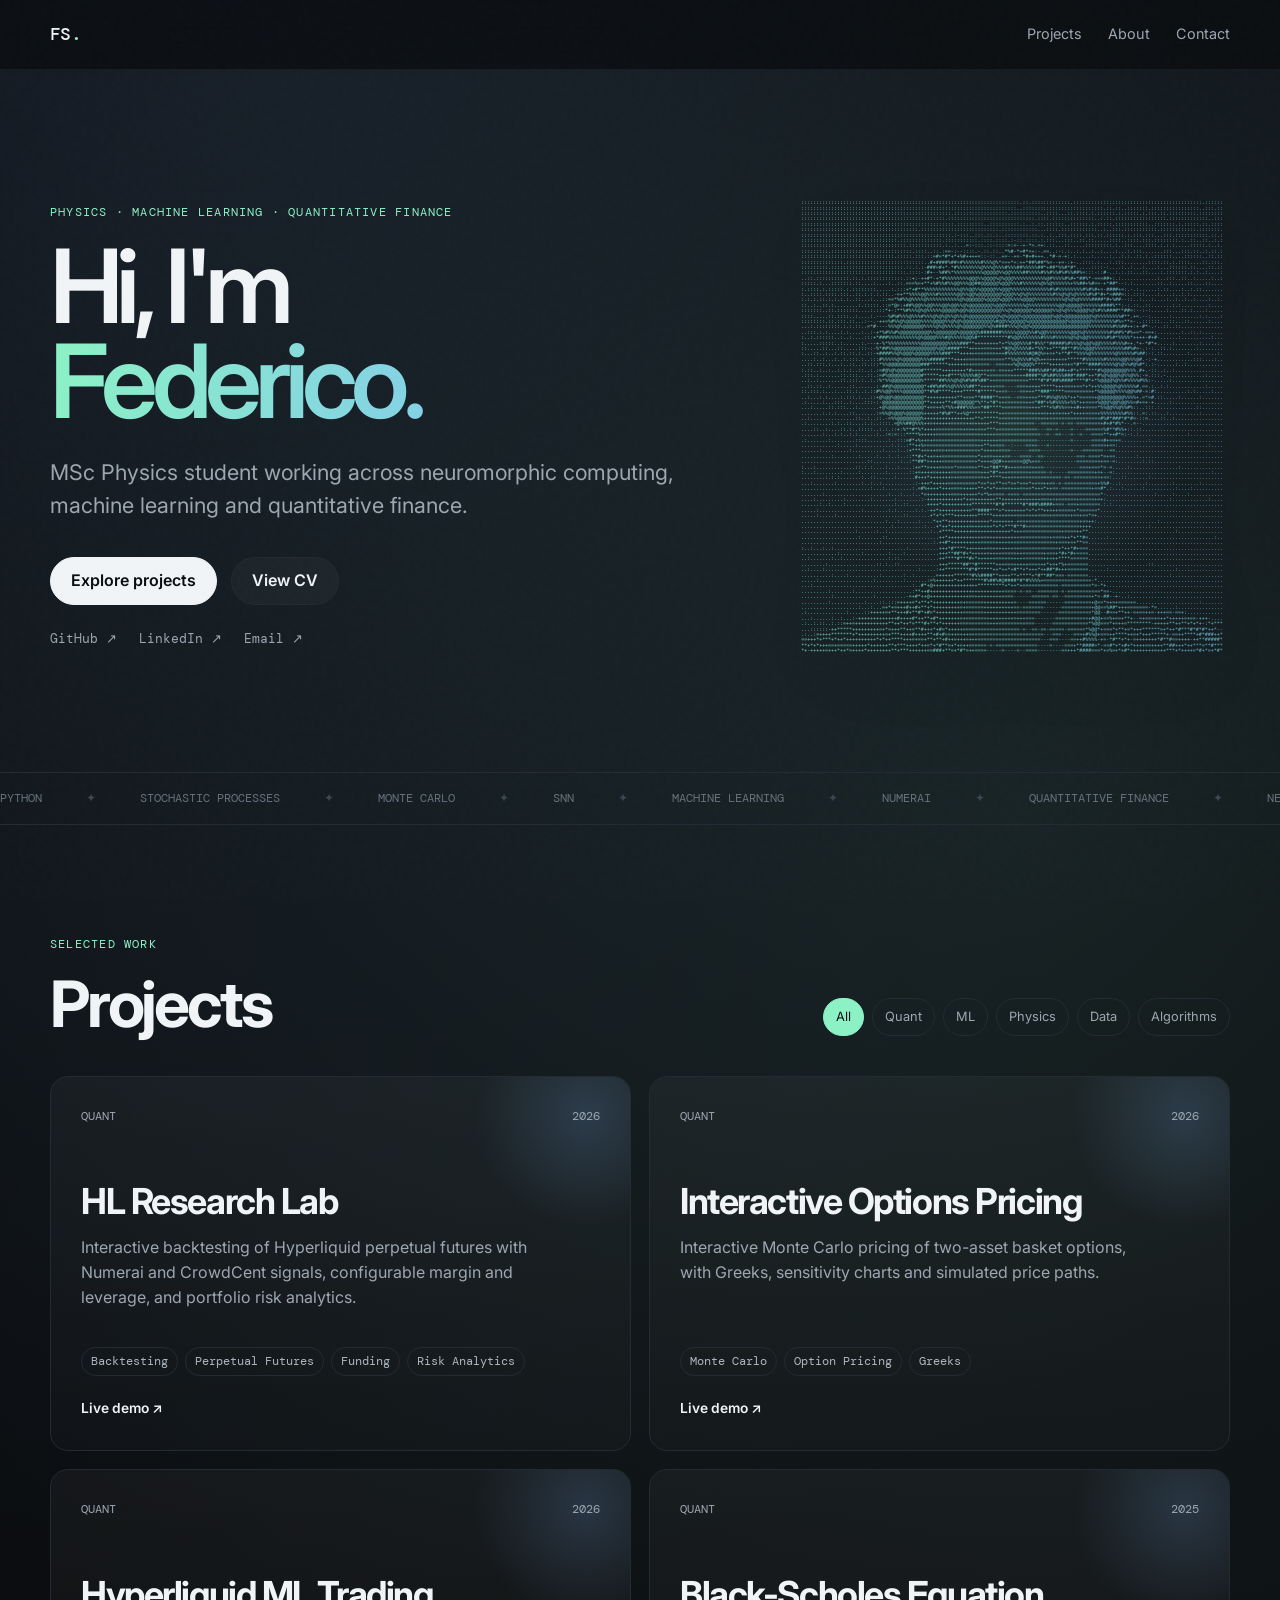
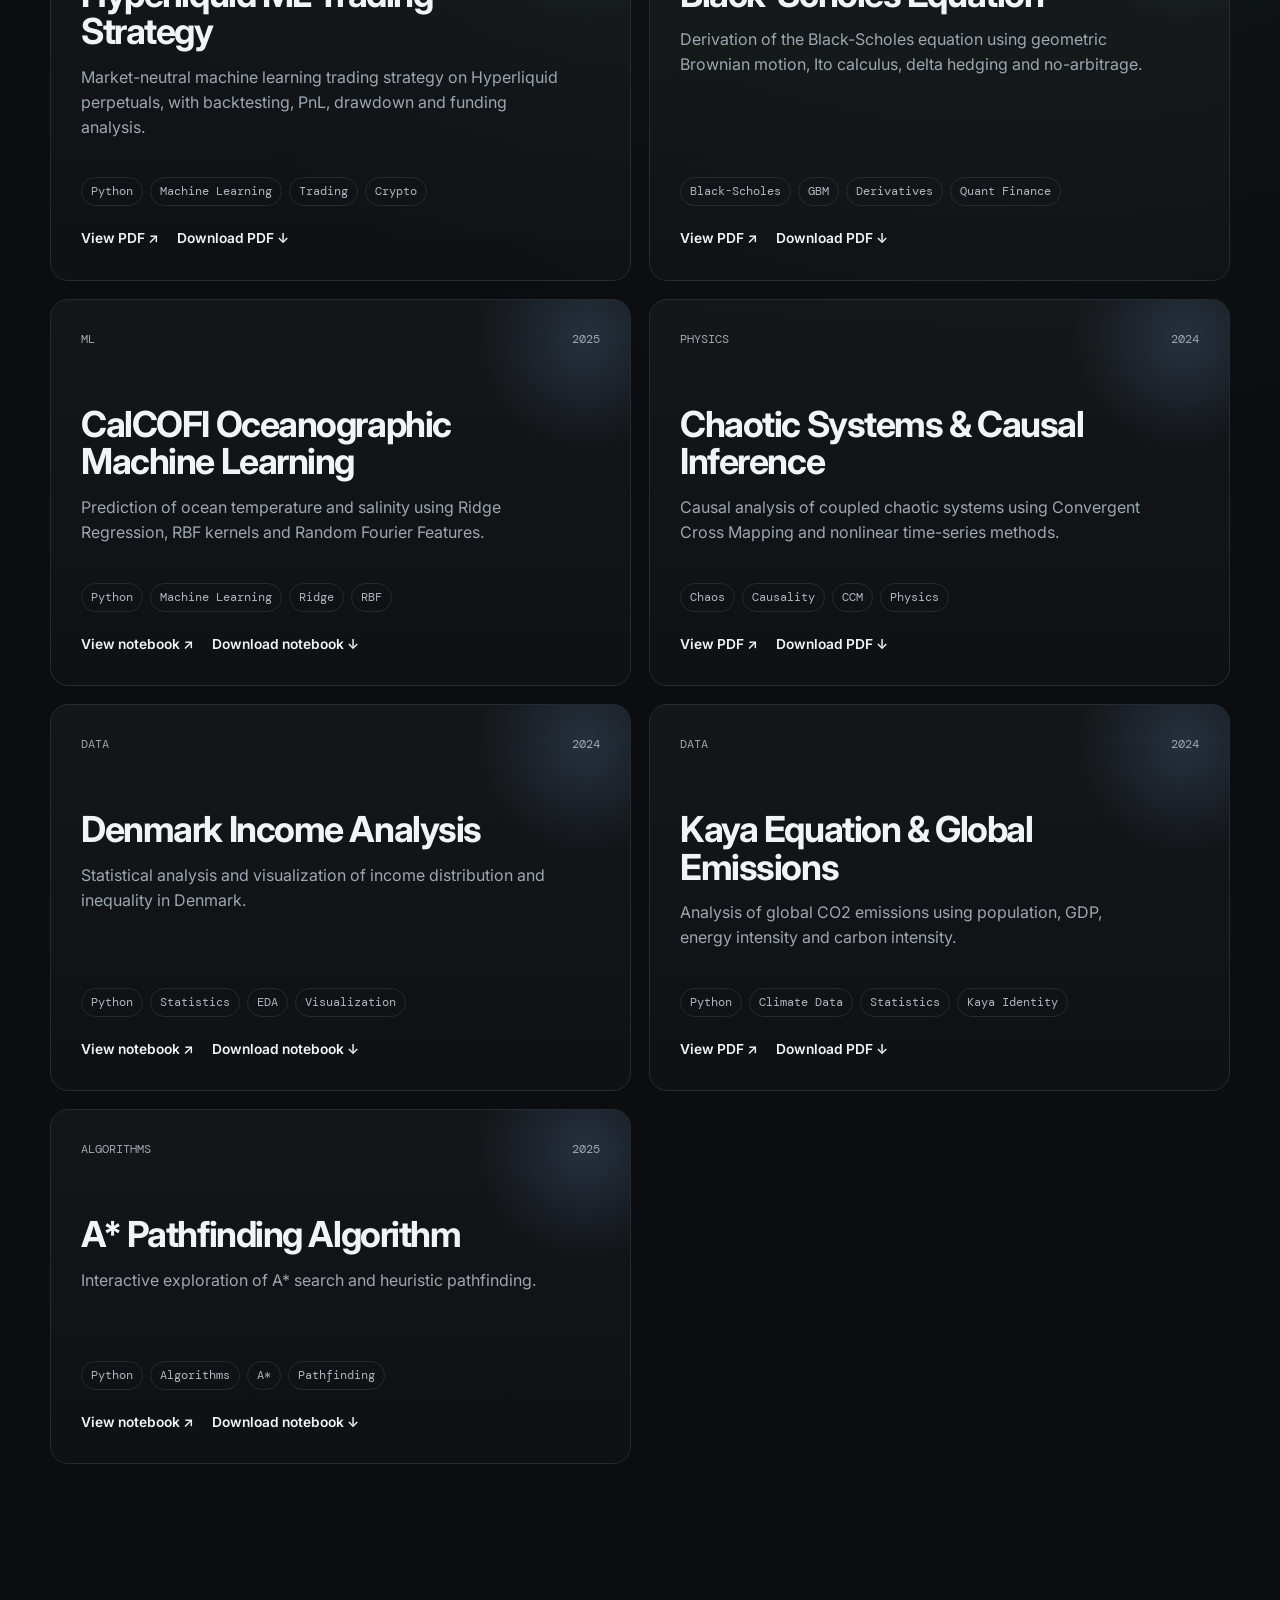
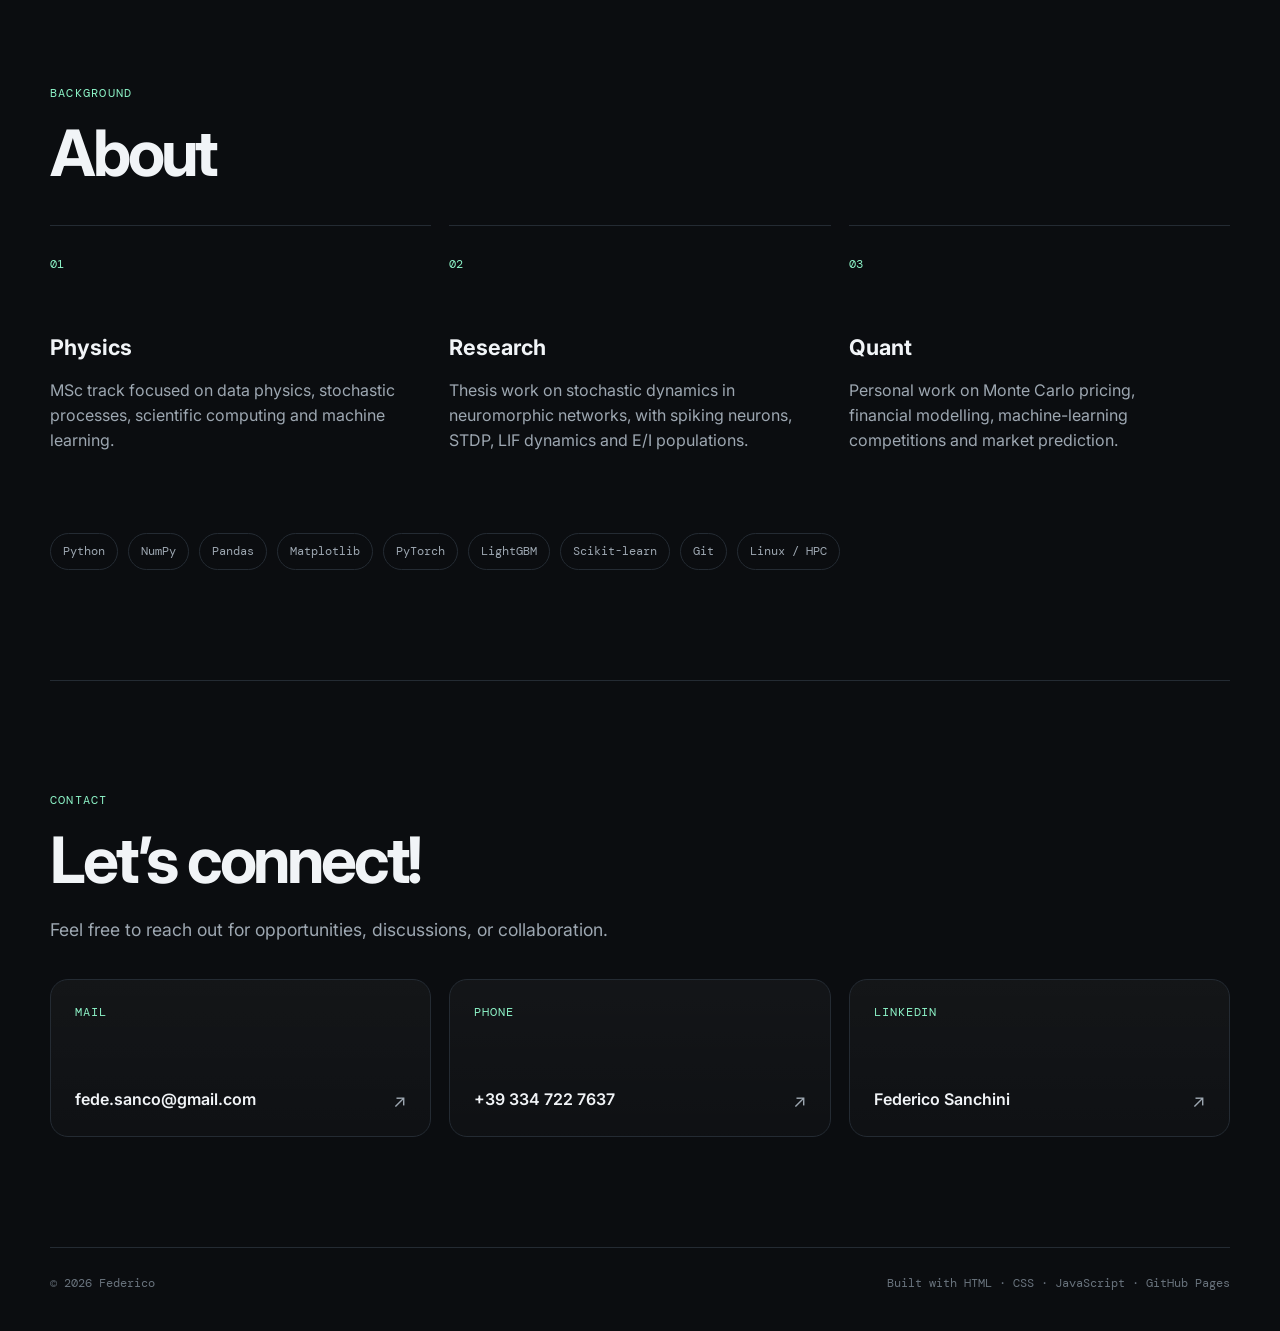
==== commit 515e0675: "Add files via upload" ====
--- a/index.html
+++ b/index.html
@@ -180,7 +180,7 @@
     </article>
   </div>
 
-  <script src="projects.js?v=20260909-files1"></script>
+  <script src="projects.js?v=20260910-hl-github1"></script>
   <script src="app.js?v=20260909-card1"></script>
 </body>
 </html>
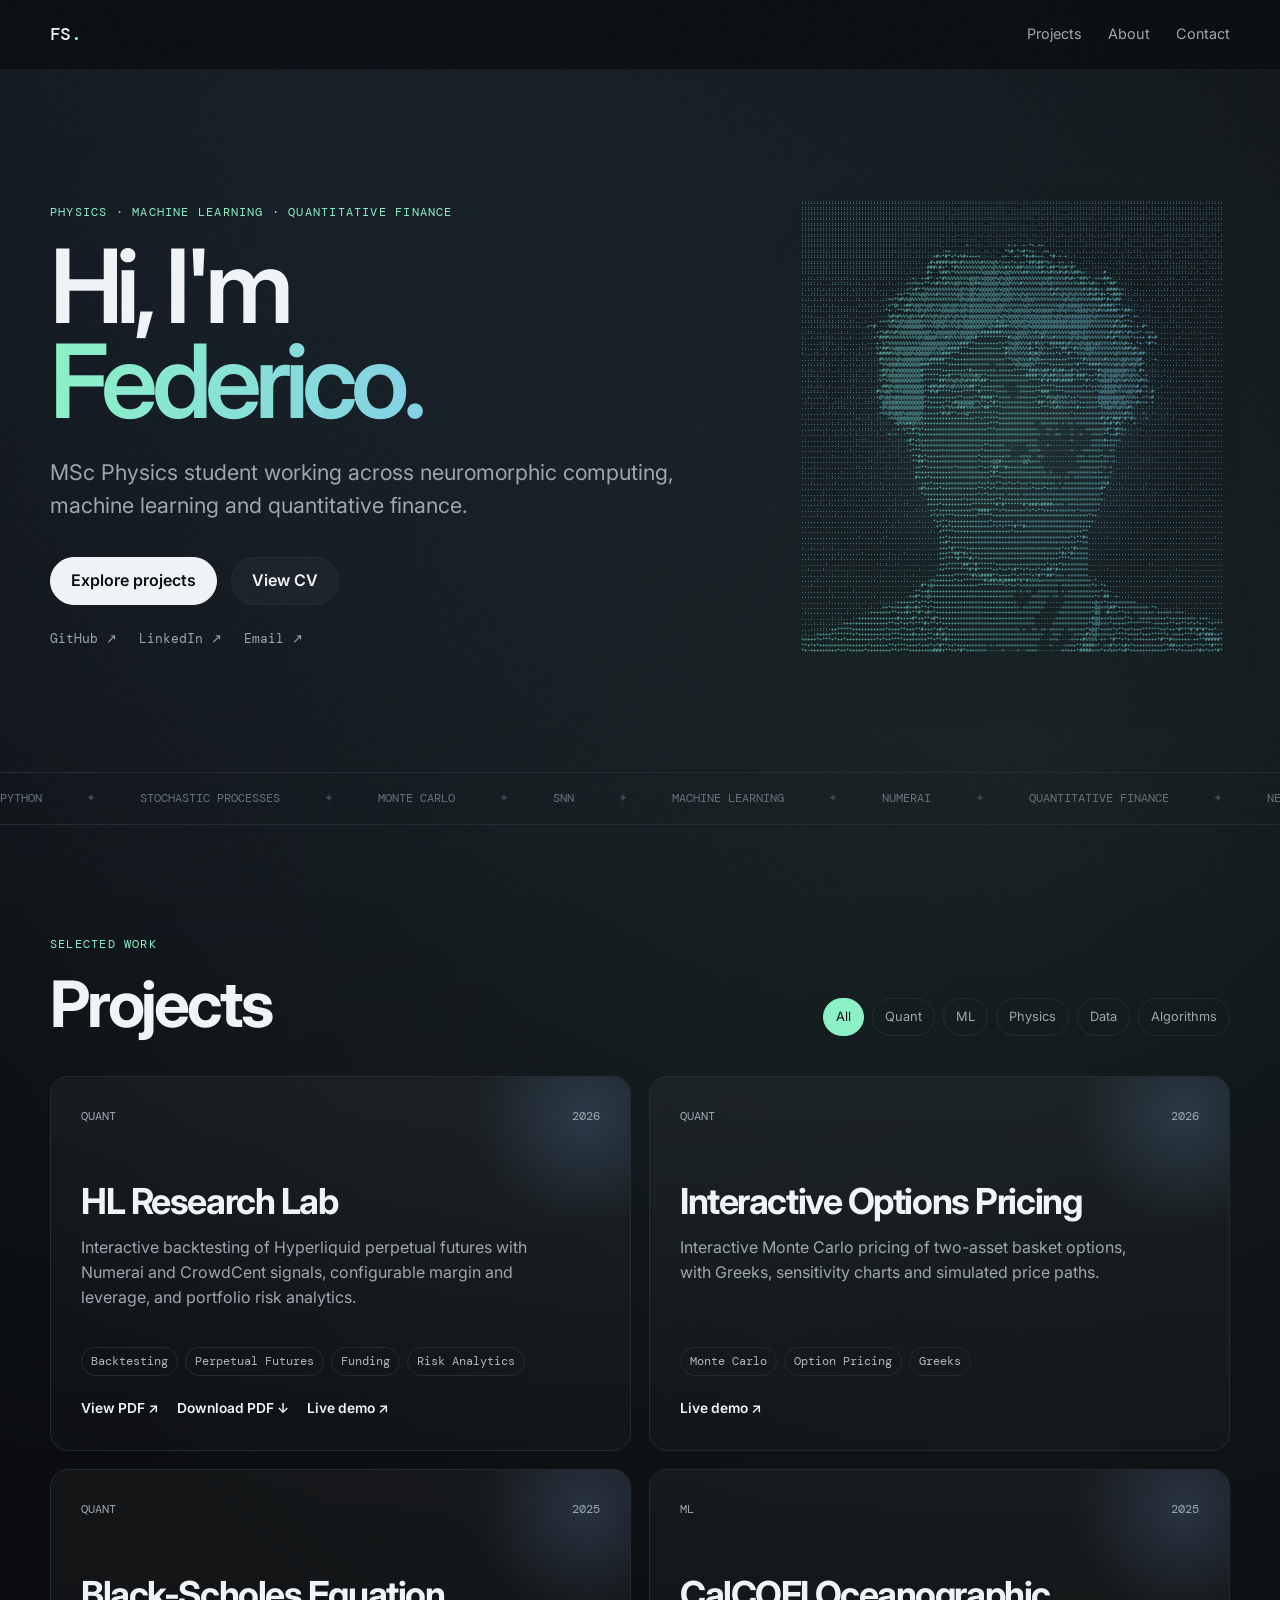
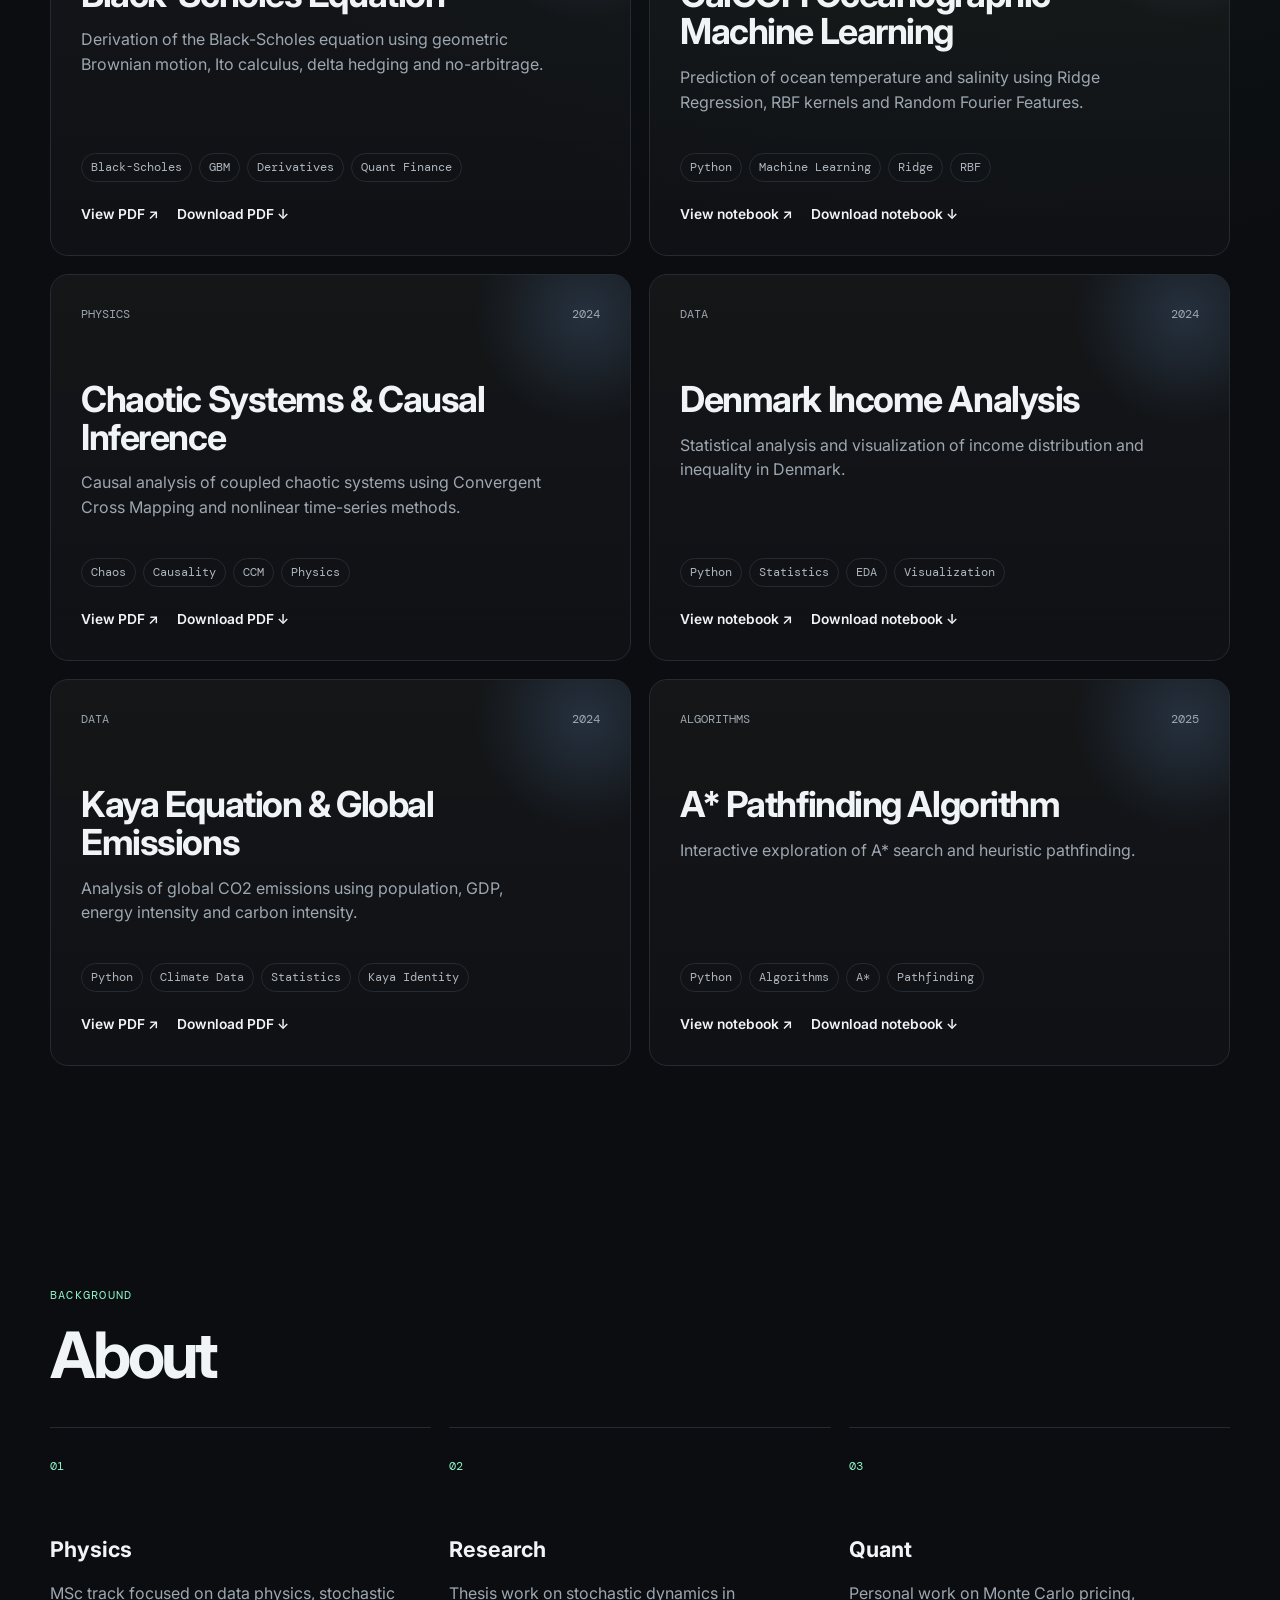
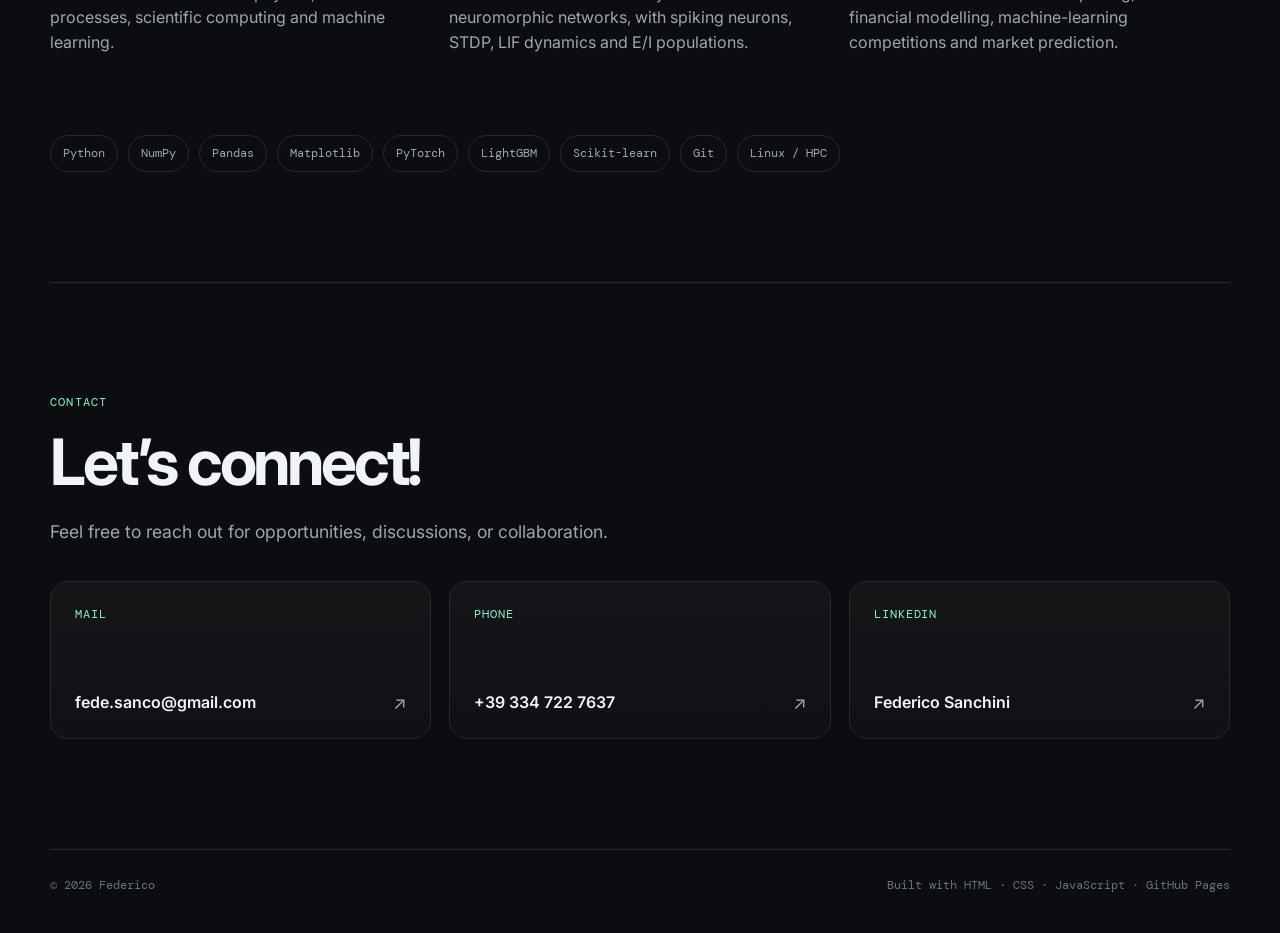
==== commit afe3b93a: "Add files via upload" ====
--- a/index.html
+++ b/index.html
@@ -180,7 +180,7 @@
     </article>
   </div>
 
-  <script src="projects.js?v=20260910-hl-github1"></script>
+  <script src="projects.js?v=20260910-hl-merged1"></script>
   <script src="app.js?v=20260909-card1"></script>
 </body>
 </html>
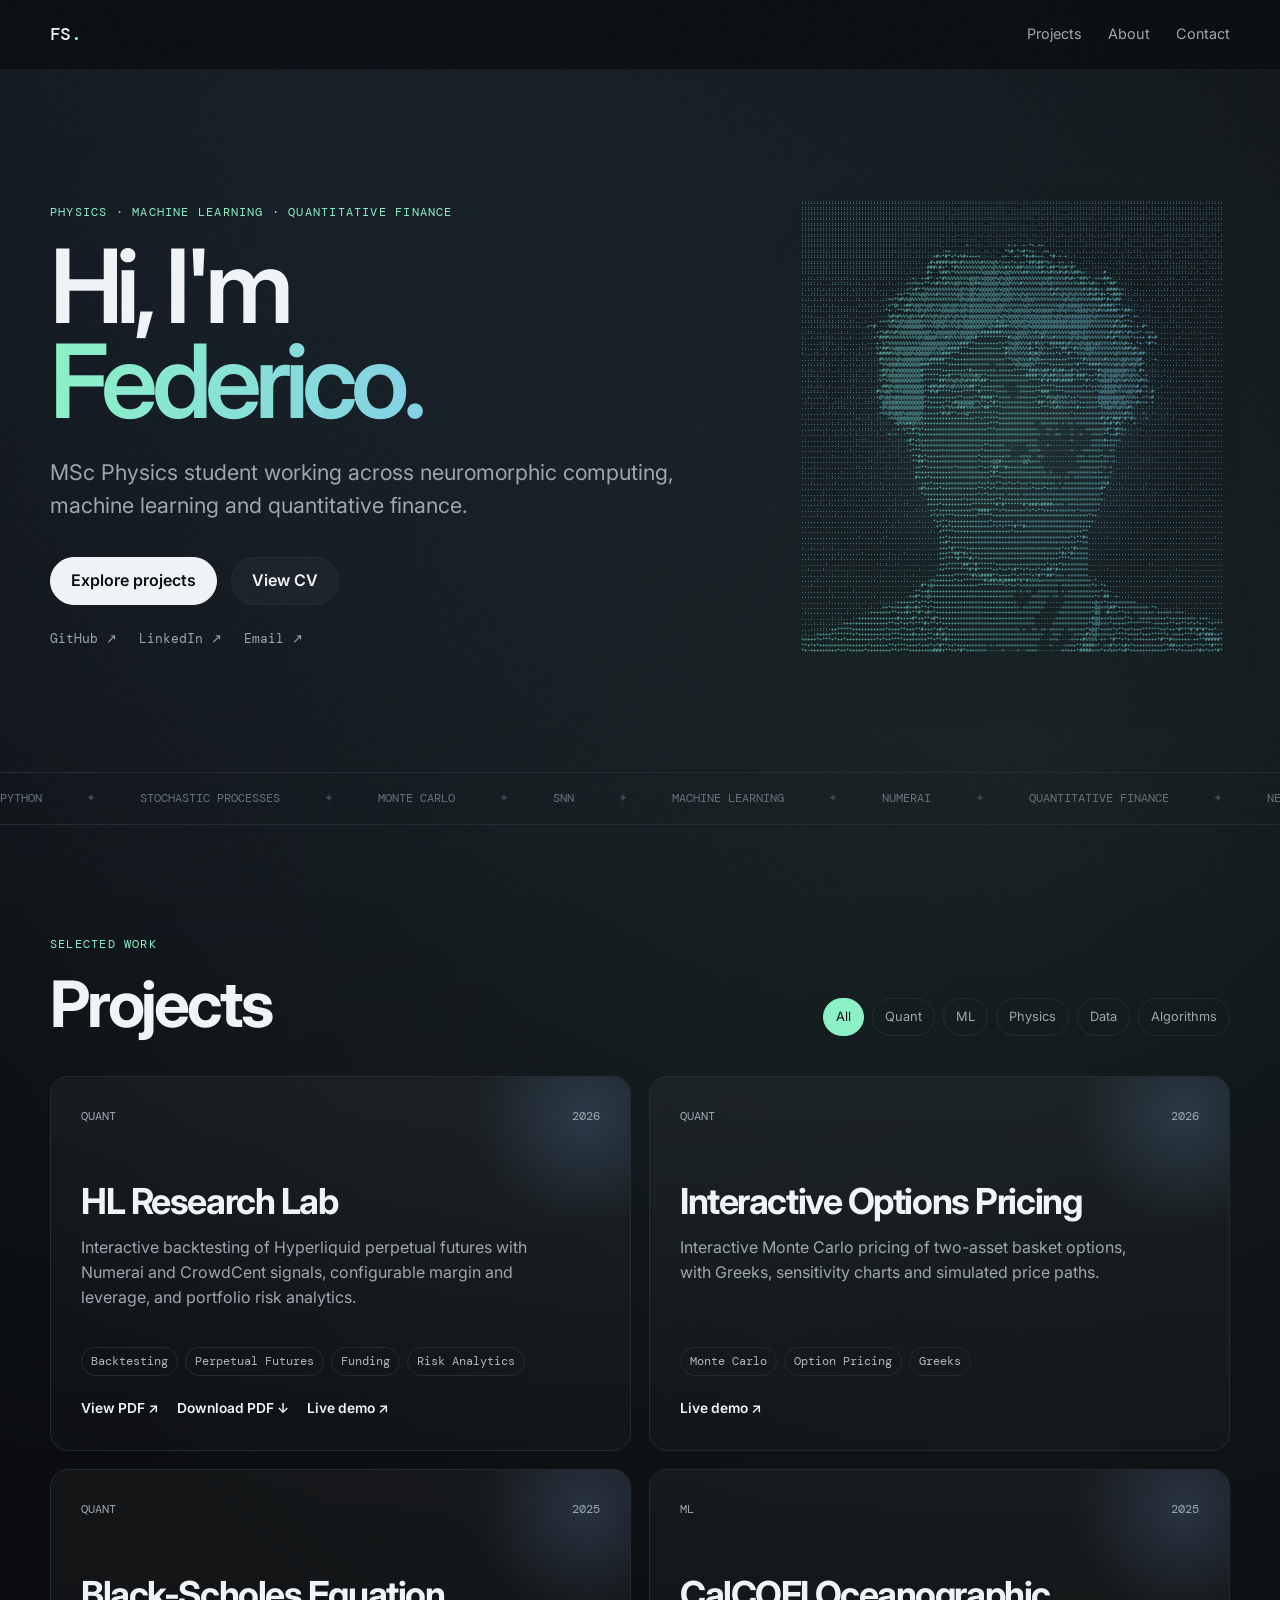
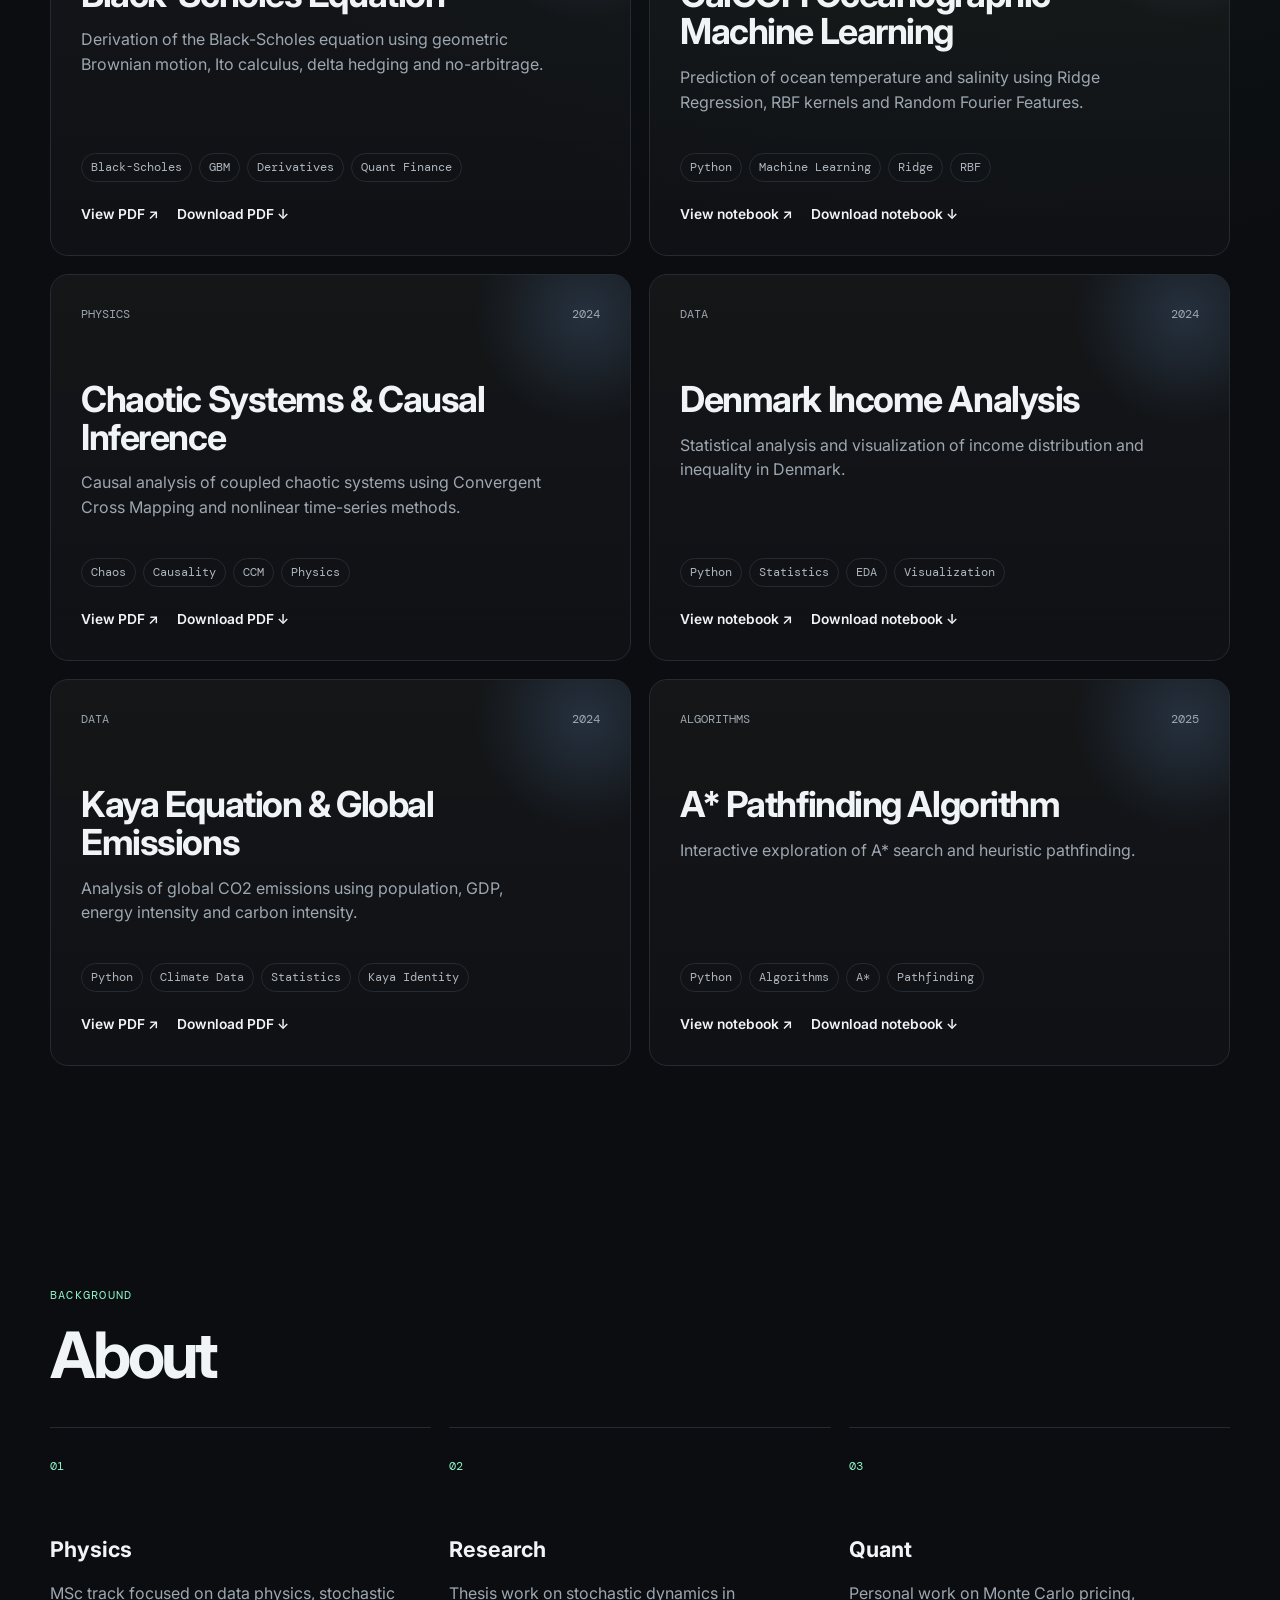
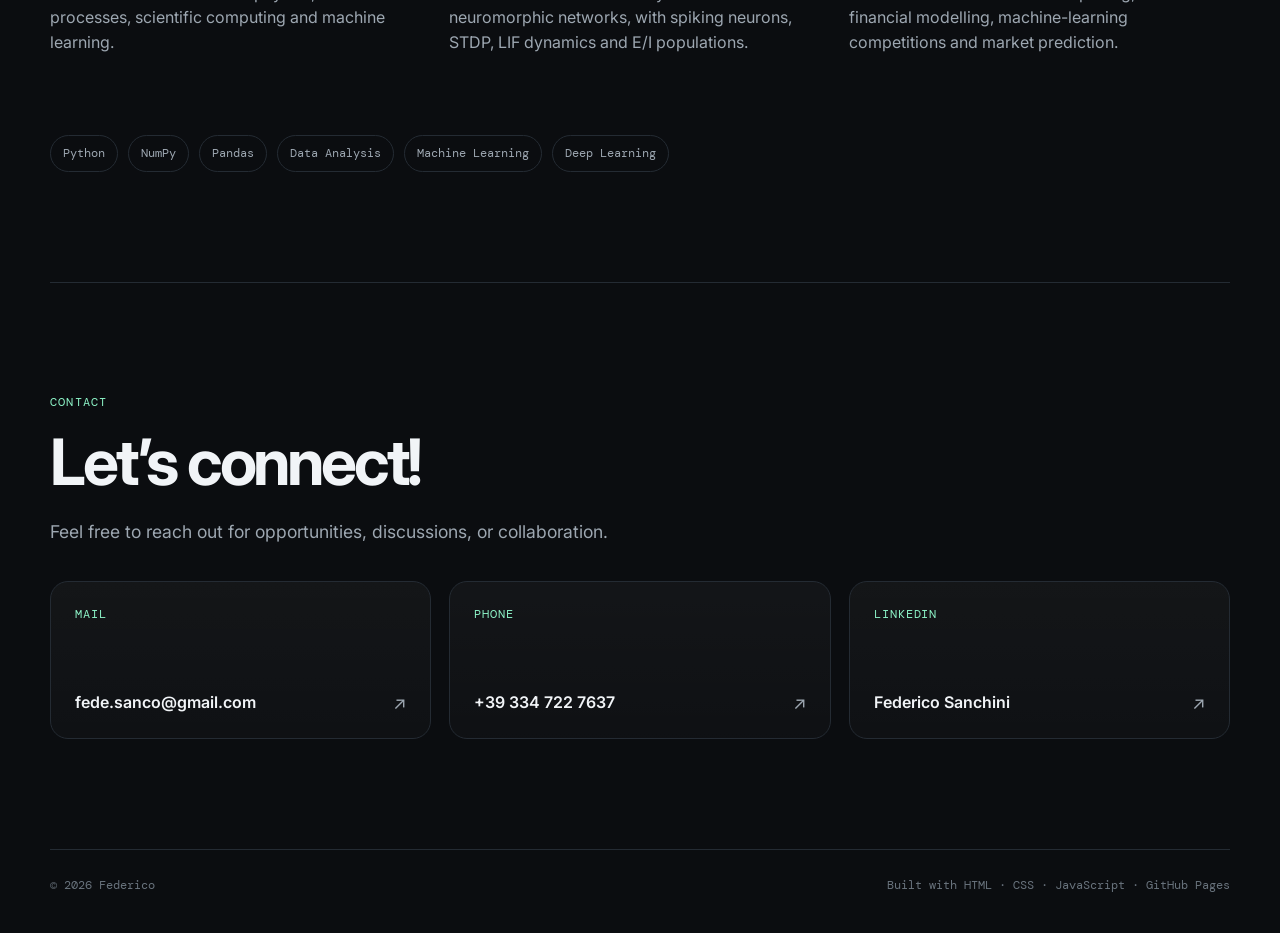
==== commit 28174312: "Update index.html" ====
--- a/index.html
+++ b/index.html
@@ -124,12 +124,9 @@
         <span>Python</span>
         <span>NumPy</span>
         <span>Pandas</span>
-        <span>Matplotlib</span>
-        <span>PyTorch</span>
-        <span>LightGBM</span>
-        <span>Scikit-learn</span>
-        <span>Git</span>
-        <span>Linux / HPC</span>
+        <span>Data Analysis</span>
+        <span>Machine Learning</span>
+        <span>Deep Learning</span>
       </div>
     </section>
 
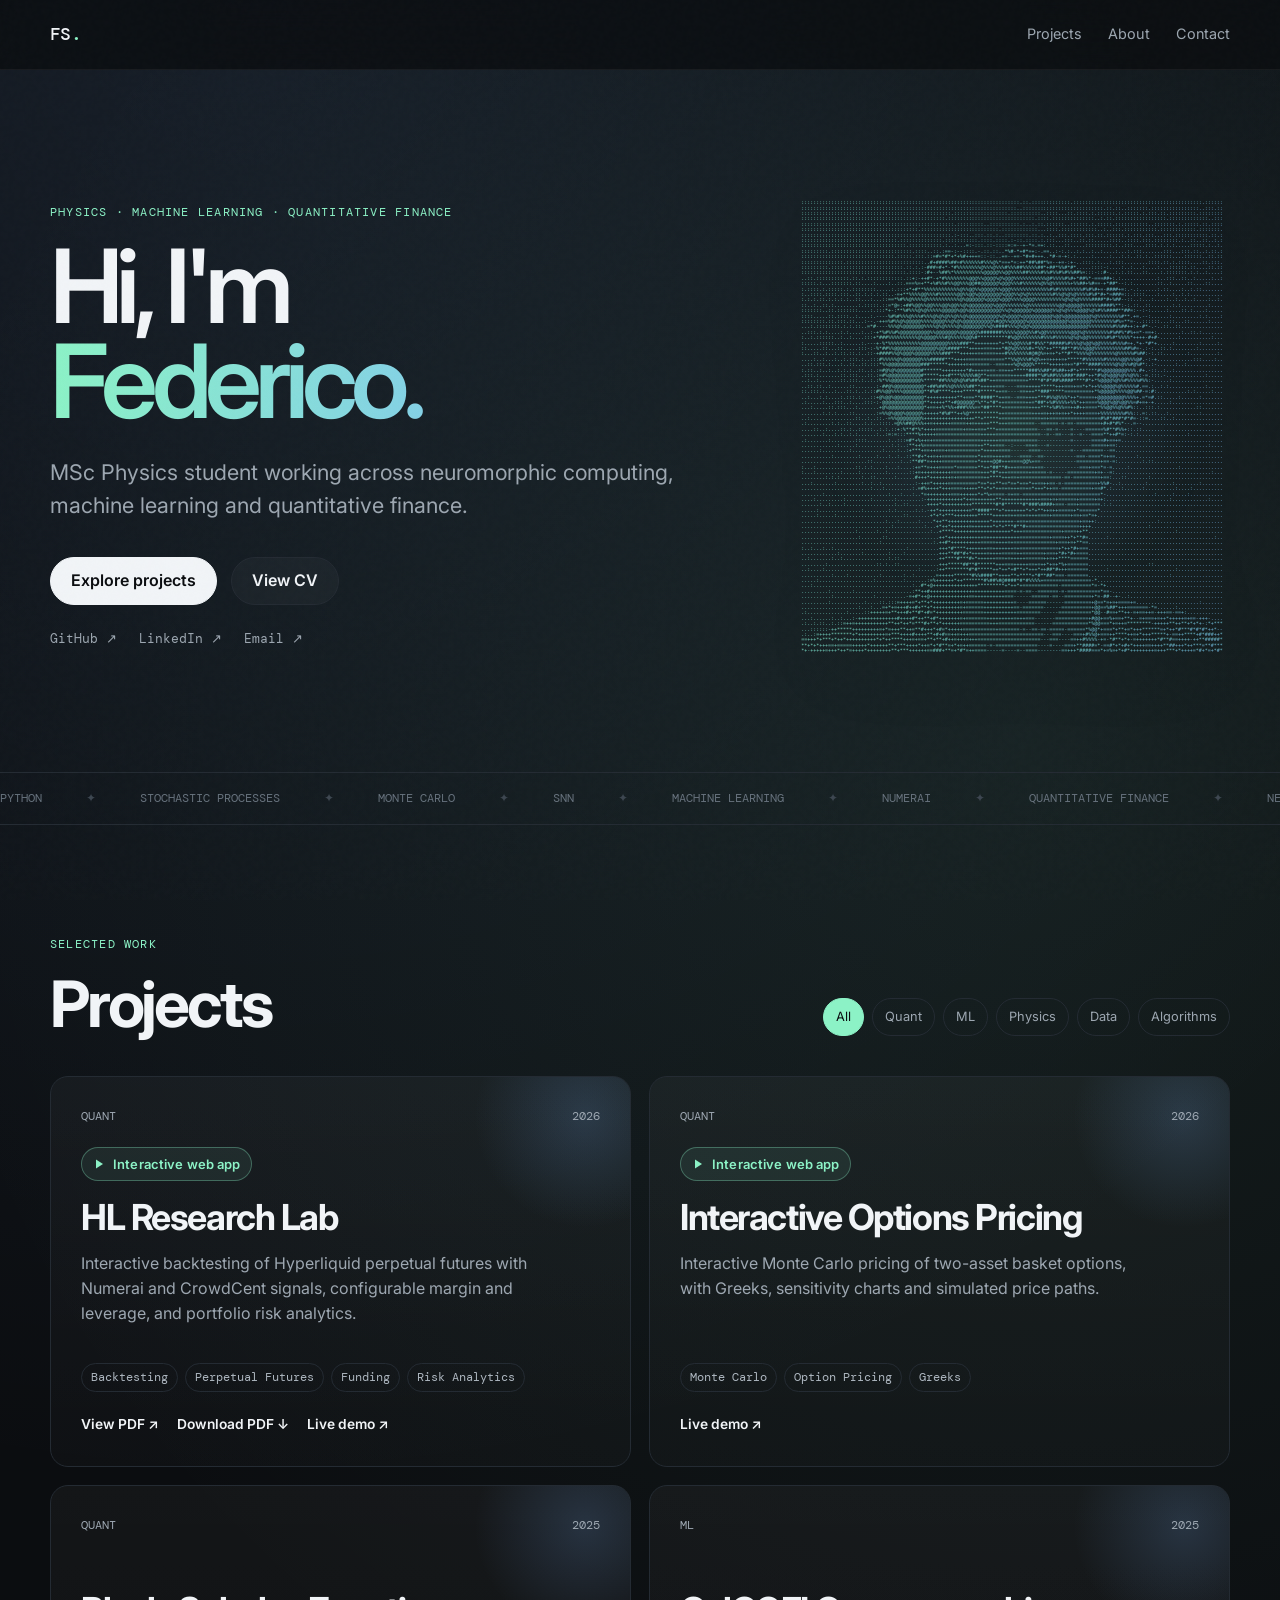
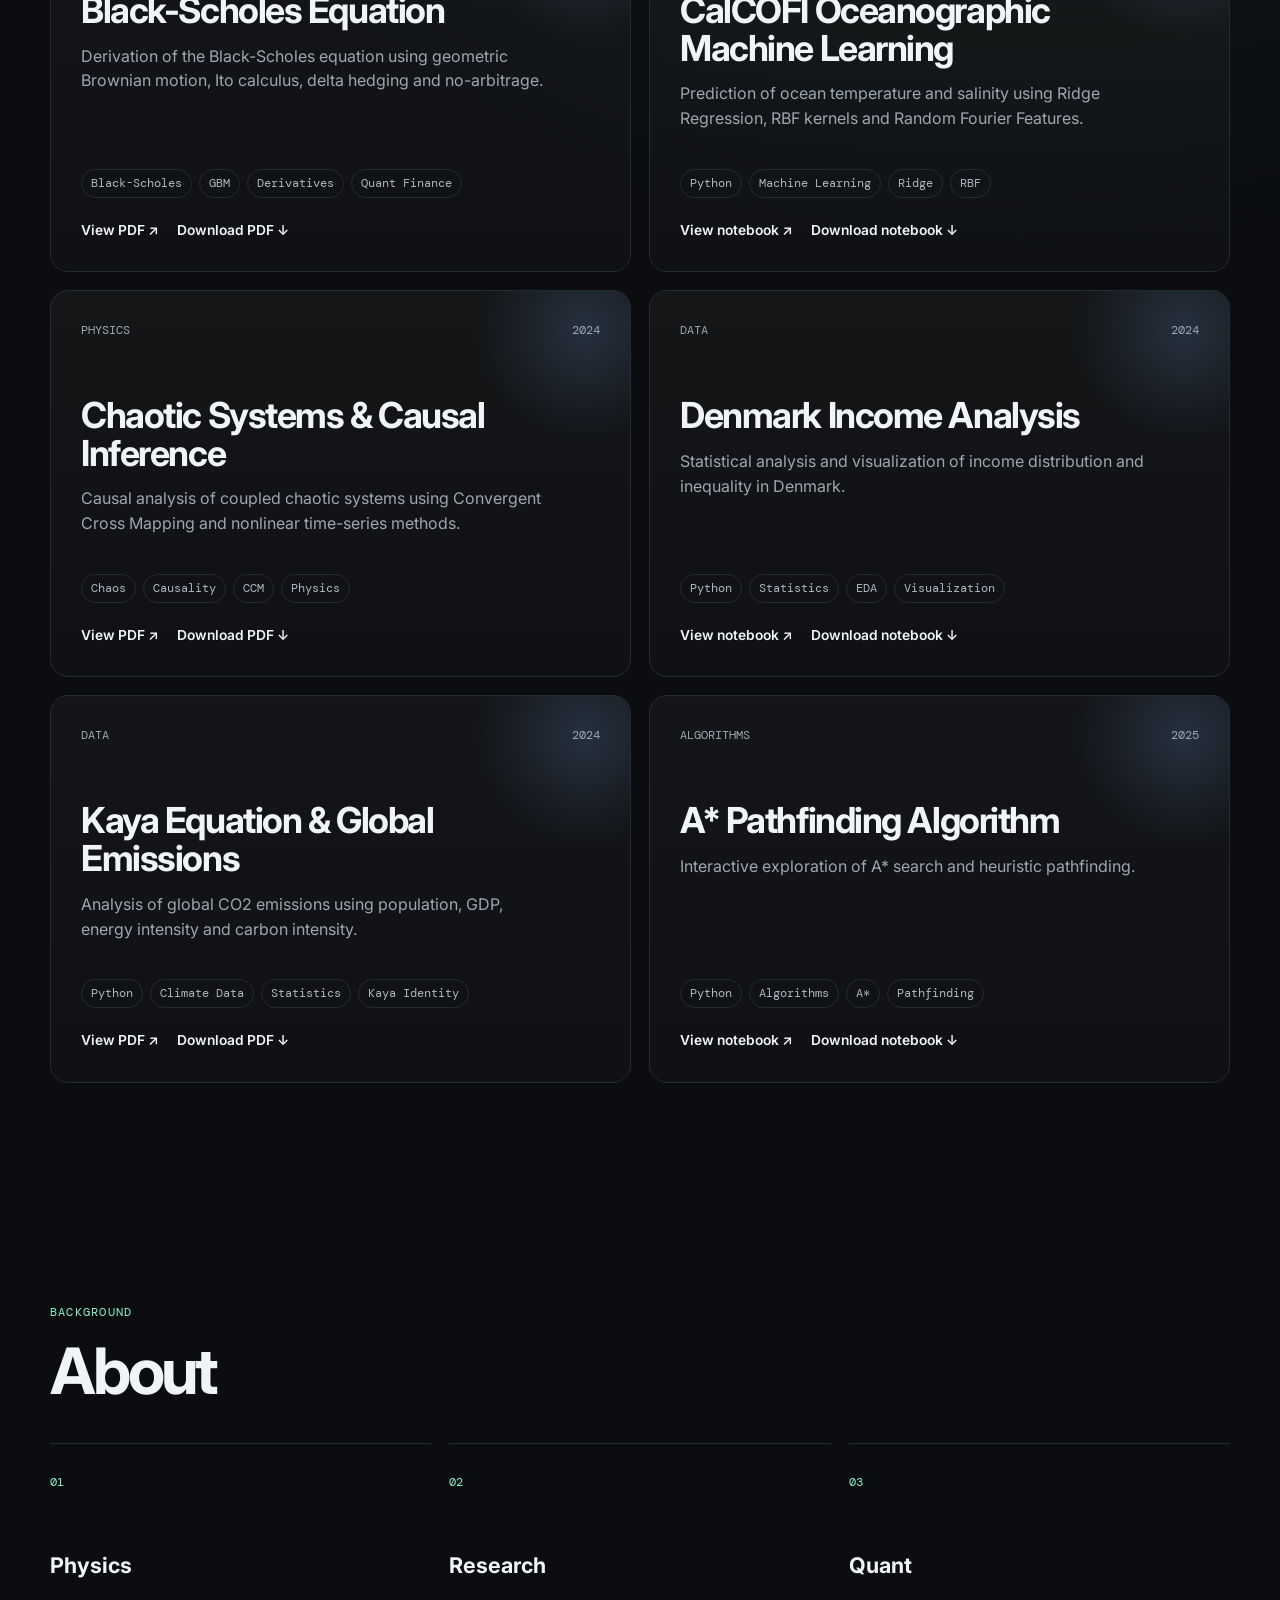
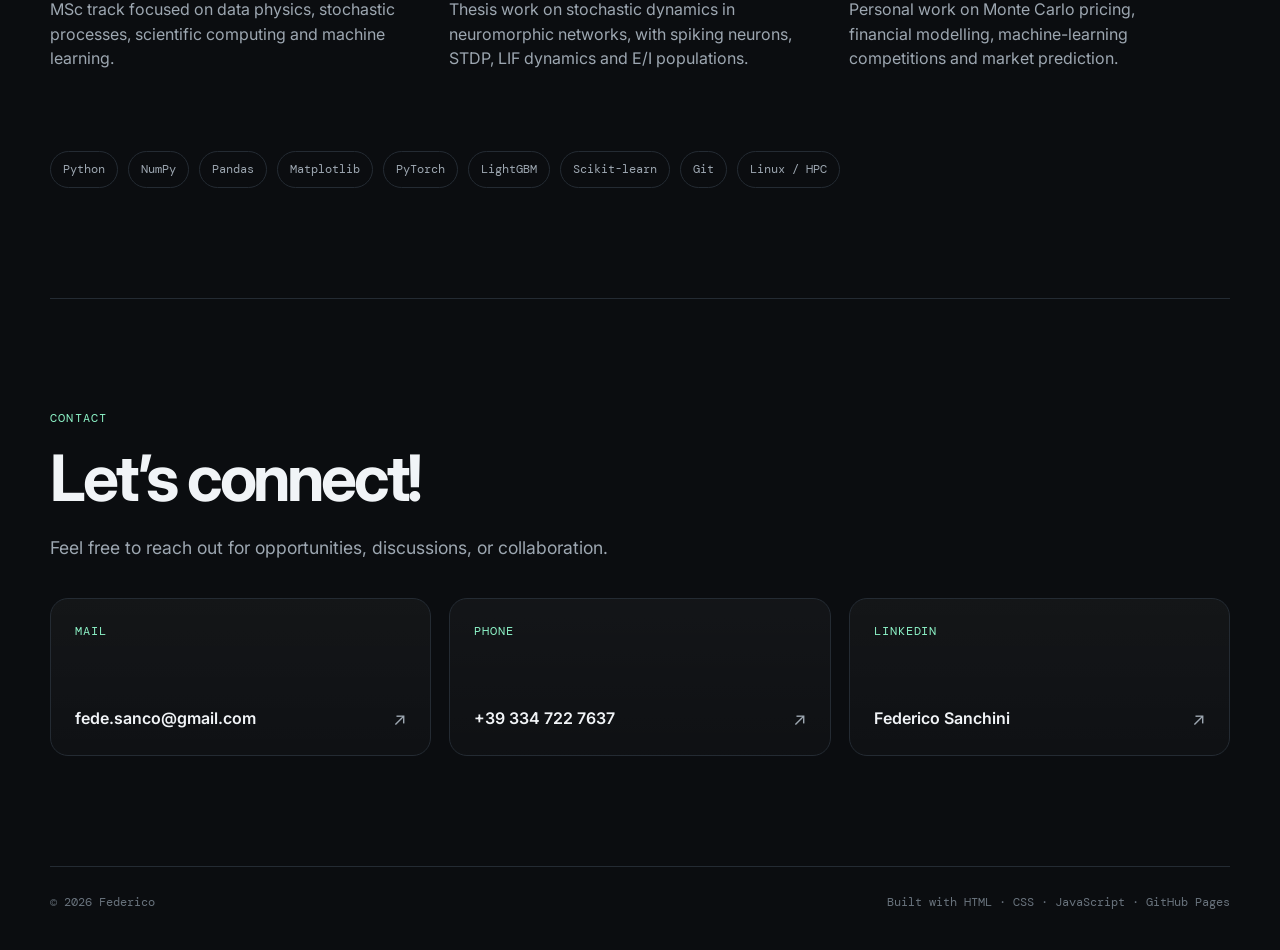
==== commit 75aace3c: "Add files via upload" ====
--- a/index.html
+++ b/index.html
@@ -8,7 +8,7 @@
   <link rel="preconnect" href="https://fonts.googleapis.com">
   <link rel="preconnect" href="https://fonts.gstatic.com" crossorigin>
   <link href="https://fonts.googleapis.com/css2?family=DM+Mono:wght@400;500&family=Inter:wght@400;500;600;700&display=swap" rel="stylesheet">
-  <link rel="stylesheet" href="styles.css?v=20260909-portrait1" />
+  <link rel="stylesheet" href="styles.css?v=20260910-app-badge1" />
 </head>
 
 <body>
@@ -124,9 +124,12 @@
         <span>Python</span>
         <span>NumPy</span>
         <span>Pandas</span>
-        <span>Data Analysis</span>
-        <span>Machine Learning</span>
-        <span>Deep Learning</span>
+        <span>Matplotlib</span>
+        <span>PyTorch</span>
+        <span>LightGBM</span>
+        <span>Scikit-learn</span>
+        <span>Git</span>
+        <span>Linux / HPC</span>
       </div>
     </section>
 
@@ -178,6 +181,6 @@
   </div>
 
   <script src="projects.js?v=20260910-hl-merged1"></script>
-  <script src="app.js?v=20260909-card1"></script>
+  <script src="app.js?v=20260910-app-badge1"></script>
 </body>
 </html>
--- a/styles.css
+++ b/styles.css
@@ -631,3 +631,35 @@
   .ticker-track { animation: none; }
   .project-card, .contact-card, .button { transition: none; }
 }
+
+
+/* Identify the two interactive applications above their card titles. */
+.project-app-badge {
+  position: relative;
+  z-index: 1;
+  display: inline-flex;
+  align-items: center;
+  align-self: flex-start;
+  gap: 8px;
+  max-width: 100%;
+  margin-top: 22px;
+  padding: 7px 11px;
+  border: 1px solid rgba(140, 242, 198, .32);
+  border-radius: 999px;
+  background: rgba(140, 242, 198, .08);
+  color: var(--accent);
+  font-family: "Inter", sans-serif;
+  font-size: .8125rem;
+  font-weight: 600;
+  line-height: 1.4;
+  letter-spacing: .01em;
+  pointer-events: none;
+}
+
+.project-app-badge svg {
+  flex: 0 0 12px;
+}
+
+.project-card .project-app-badge + h3 {
+  margin-top: 18px;
+}
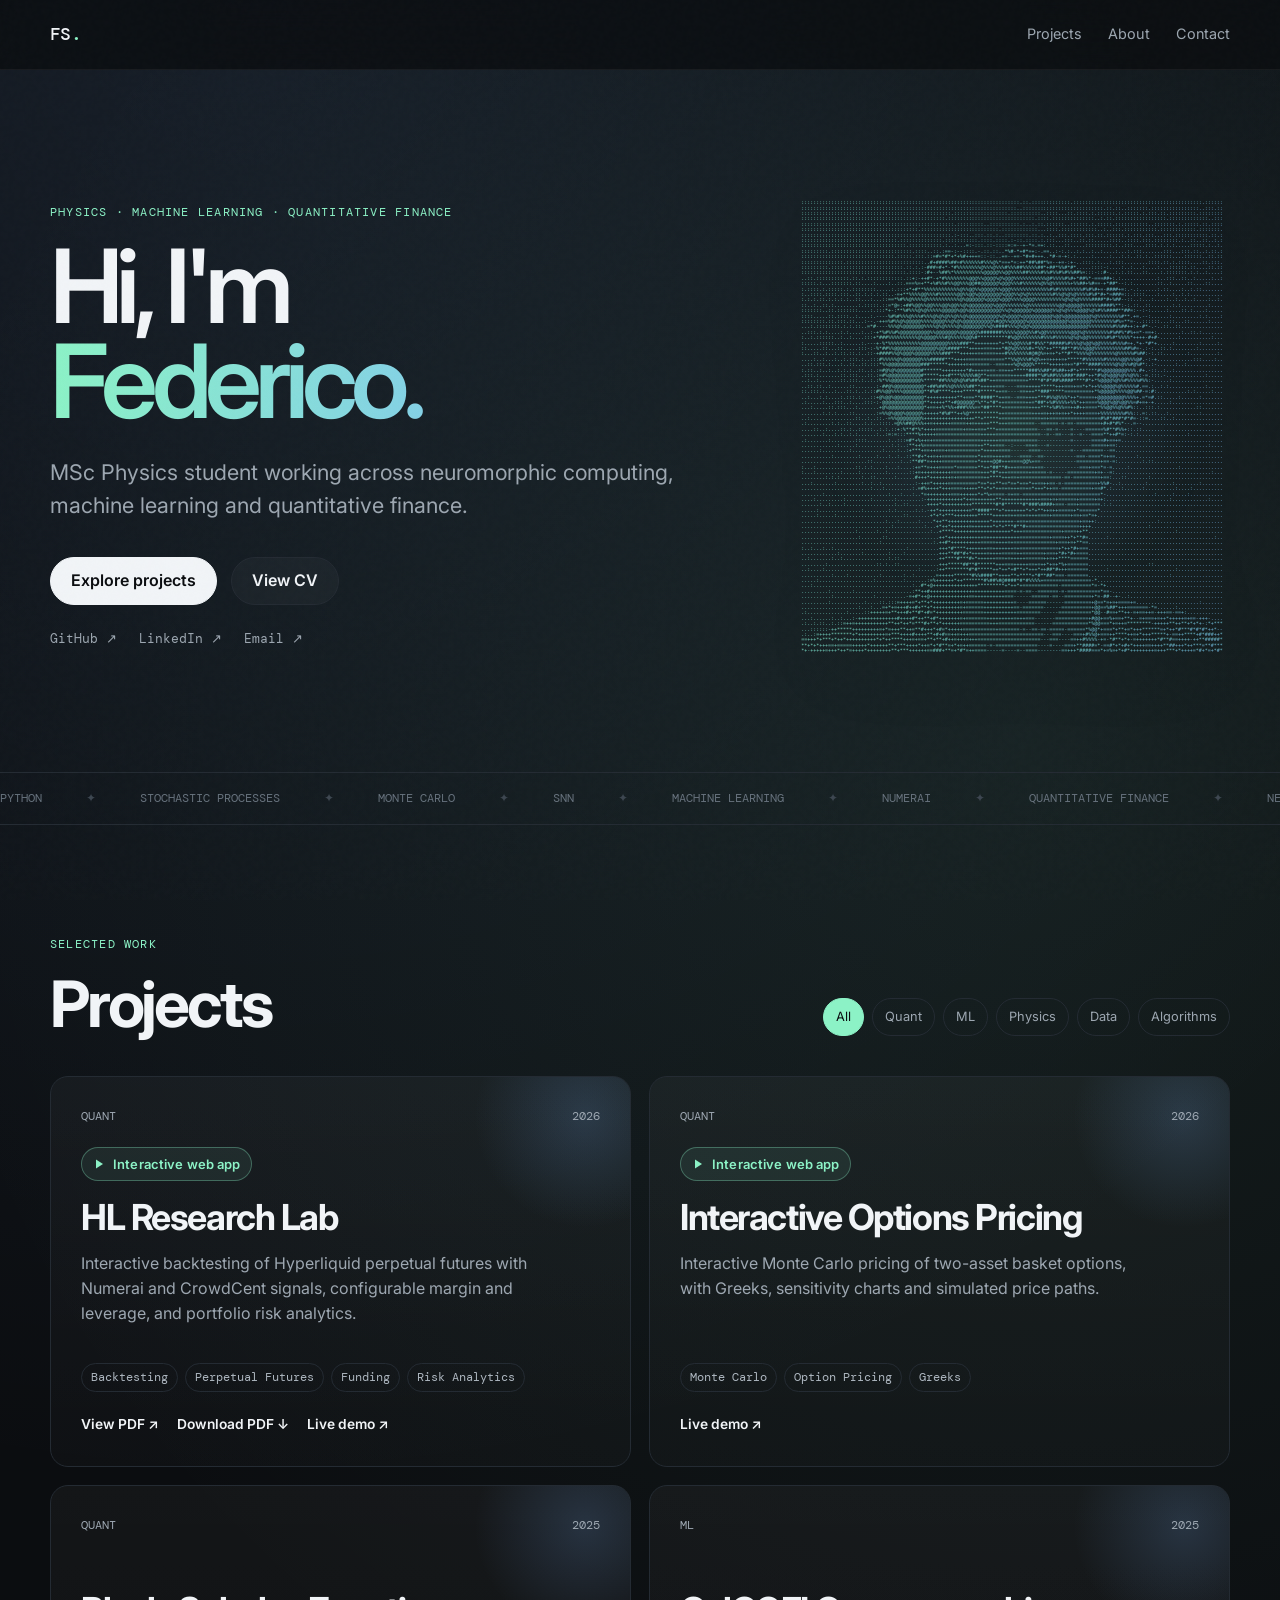
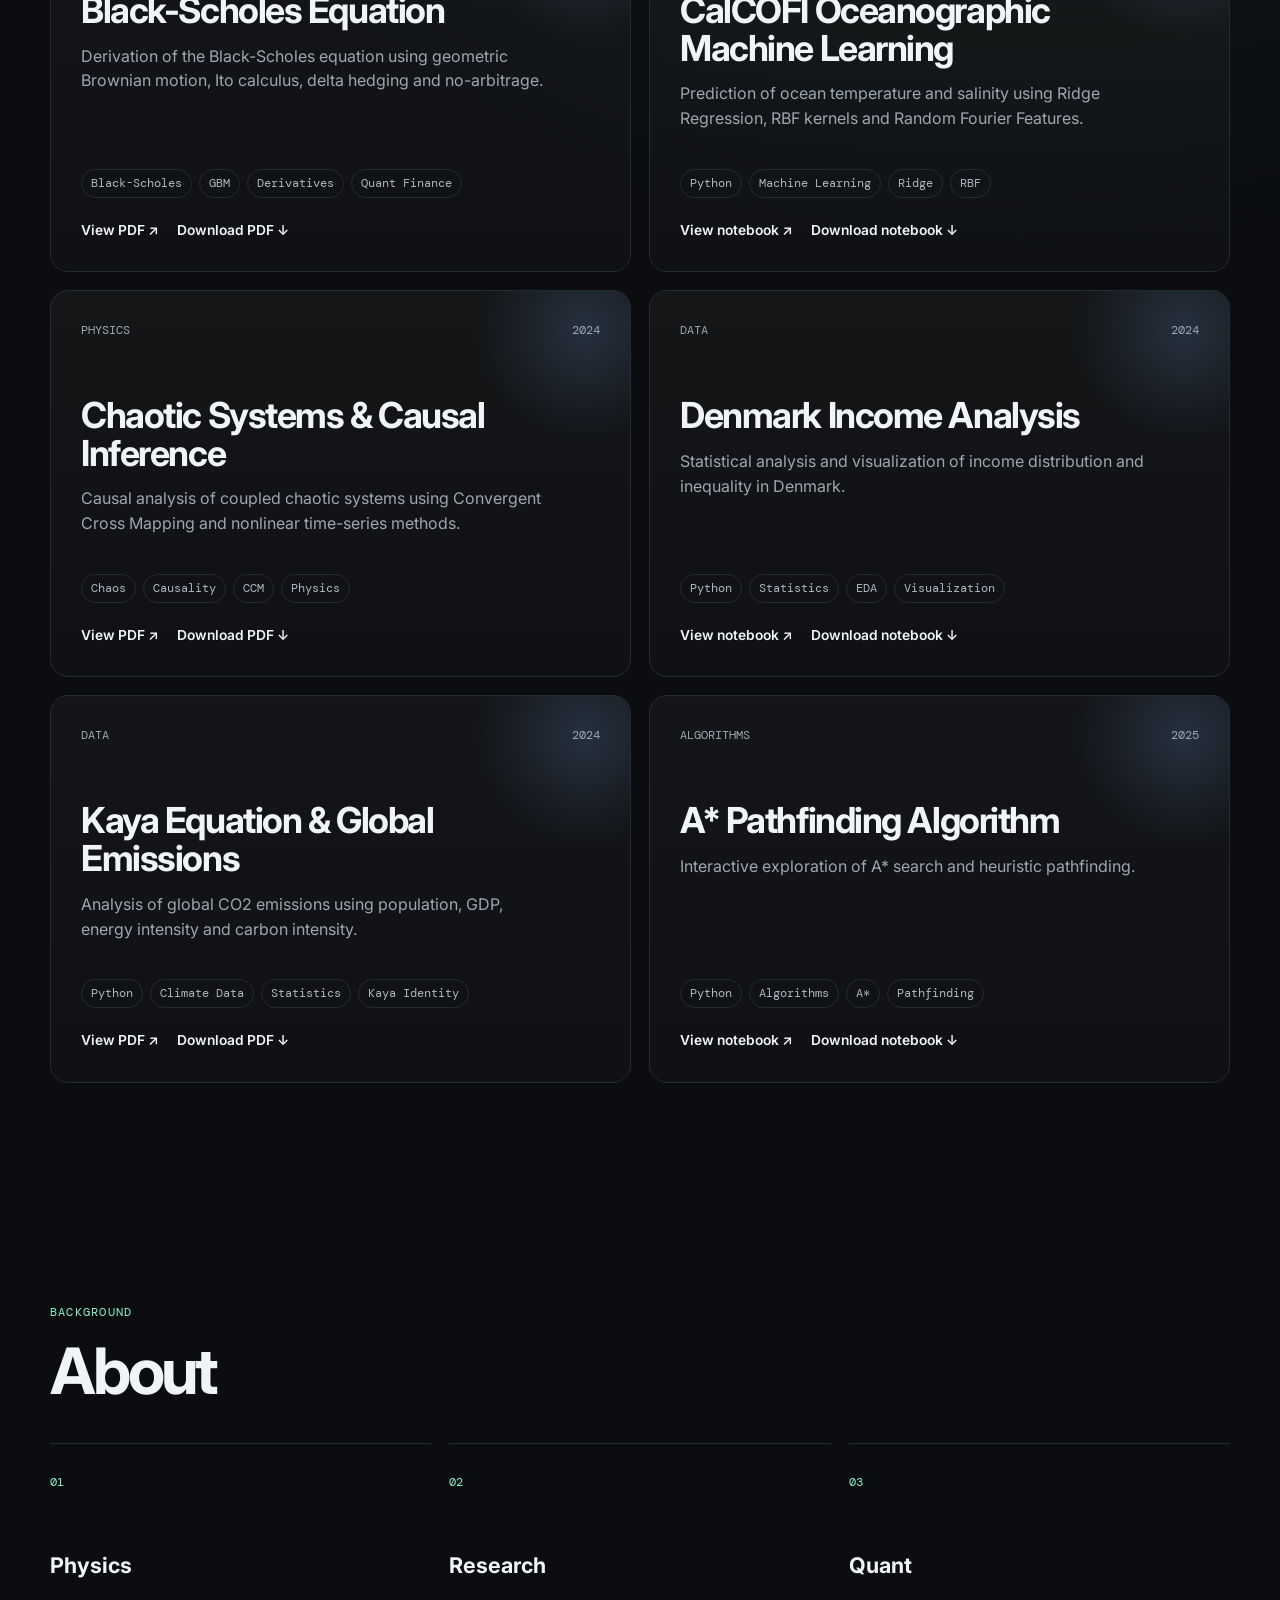
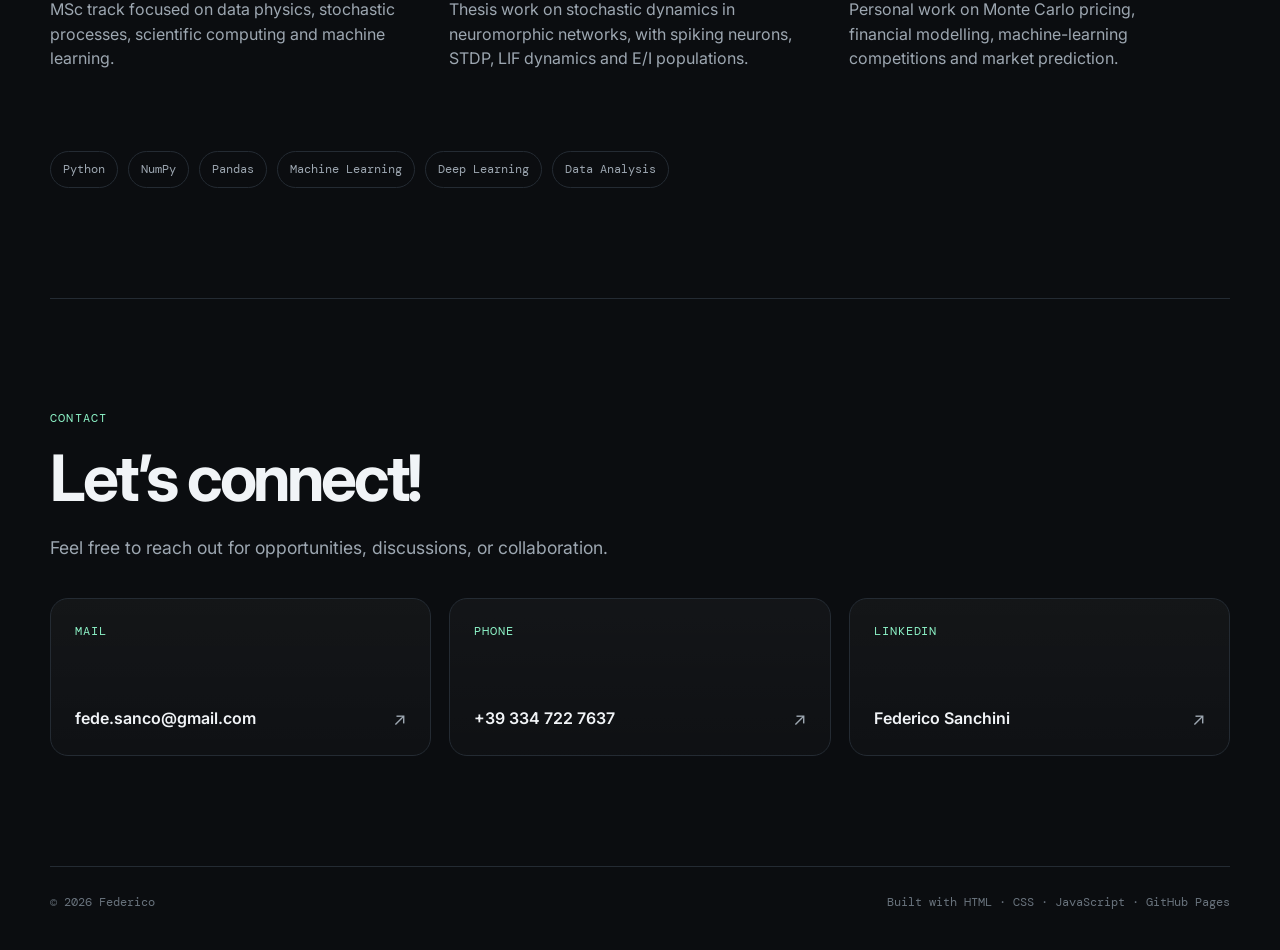
==== commit 9a461d19: "Update index.html" ====
--- a/index.html
+++ b/index.html
@@ -124,12 +124,9 @@
         <span>Python</span>
         <span>NumPy</span>
         <span>Pandas</span>
-        <span>Matplotlib</span>
-        <span>PyTorch</span>
-        <span>LightGBM</span>
-        <span>Scikit-learn</span>
-        <span>Git</span>
-        <span>Linux / HPC</span>
+        <span>Machine Learning</span>
+        <span>Deep Learning</span>
+        <span>Data Analysis</span>
       </div>
     </section>
 
